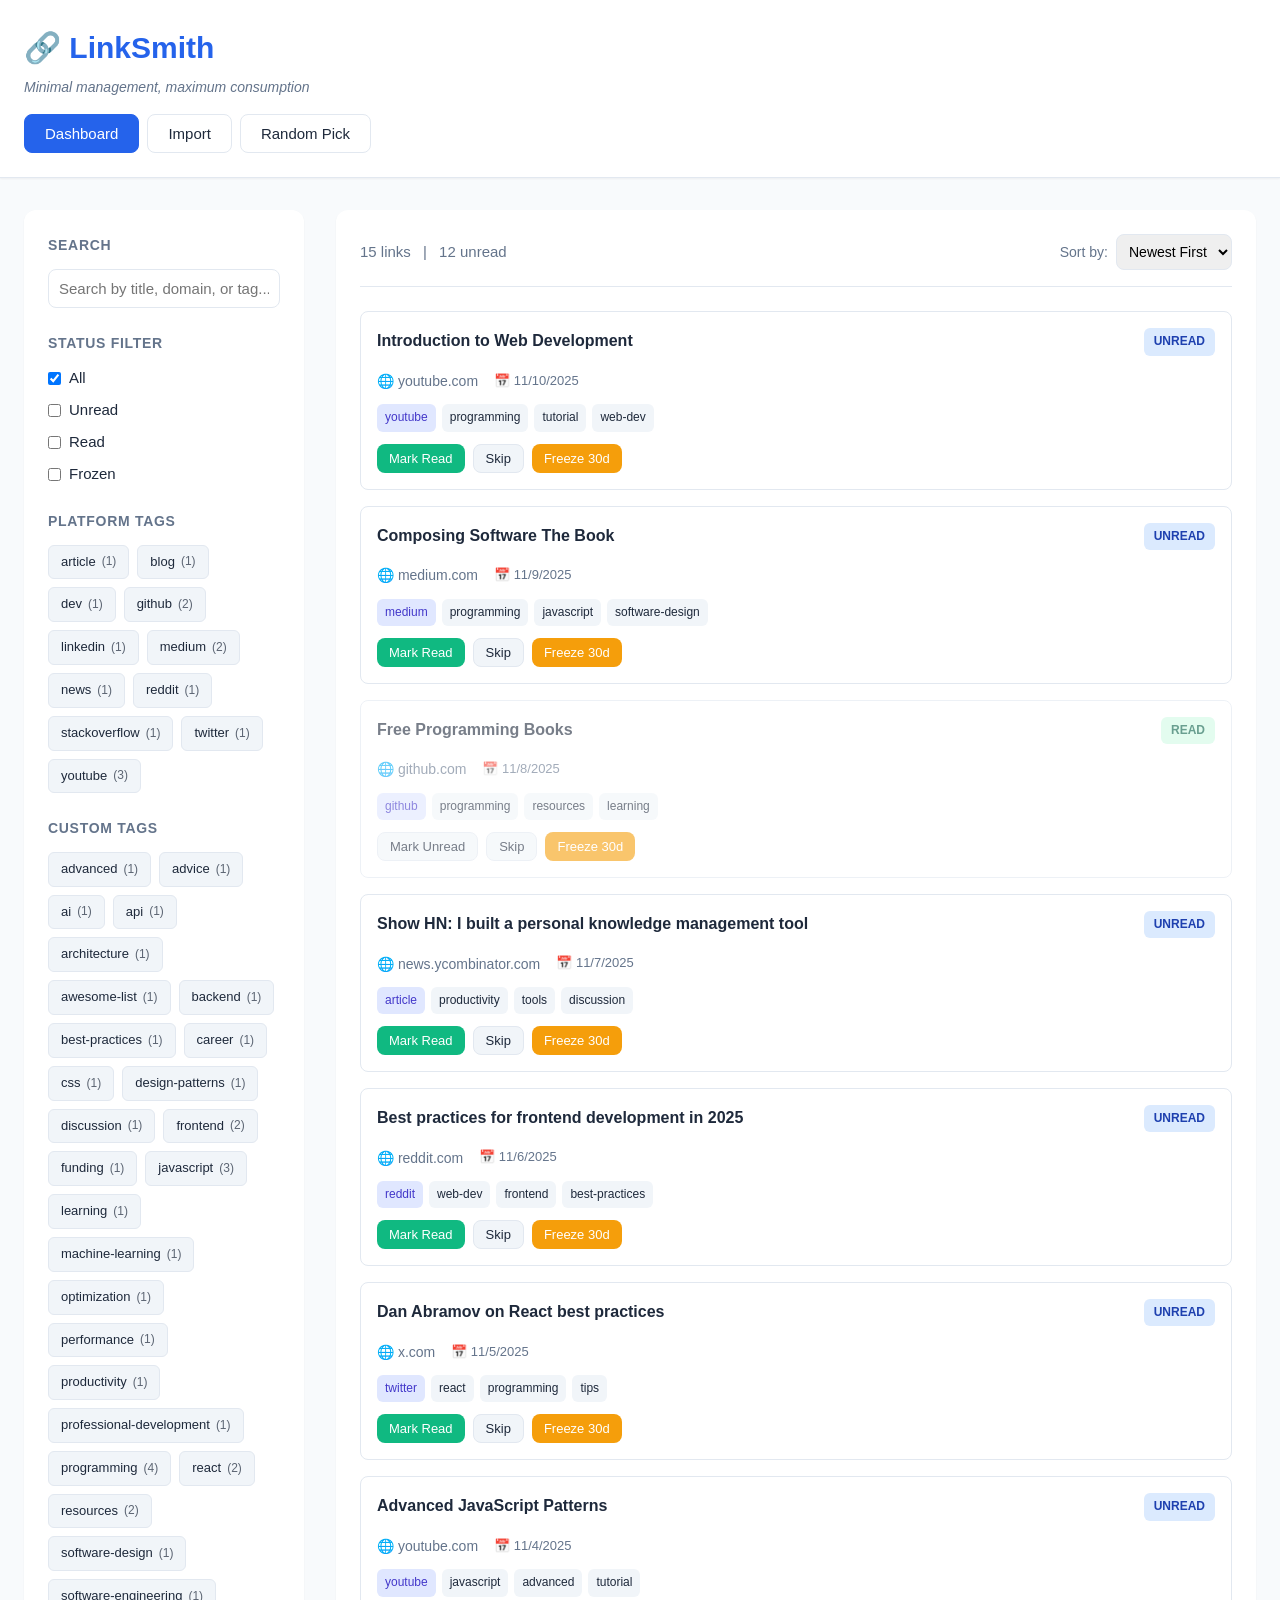
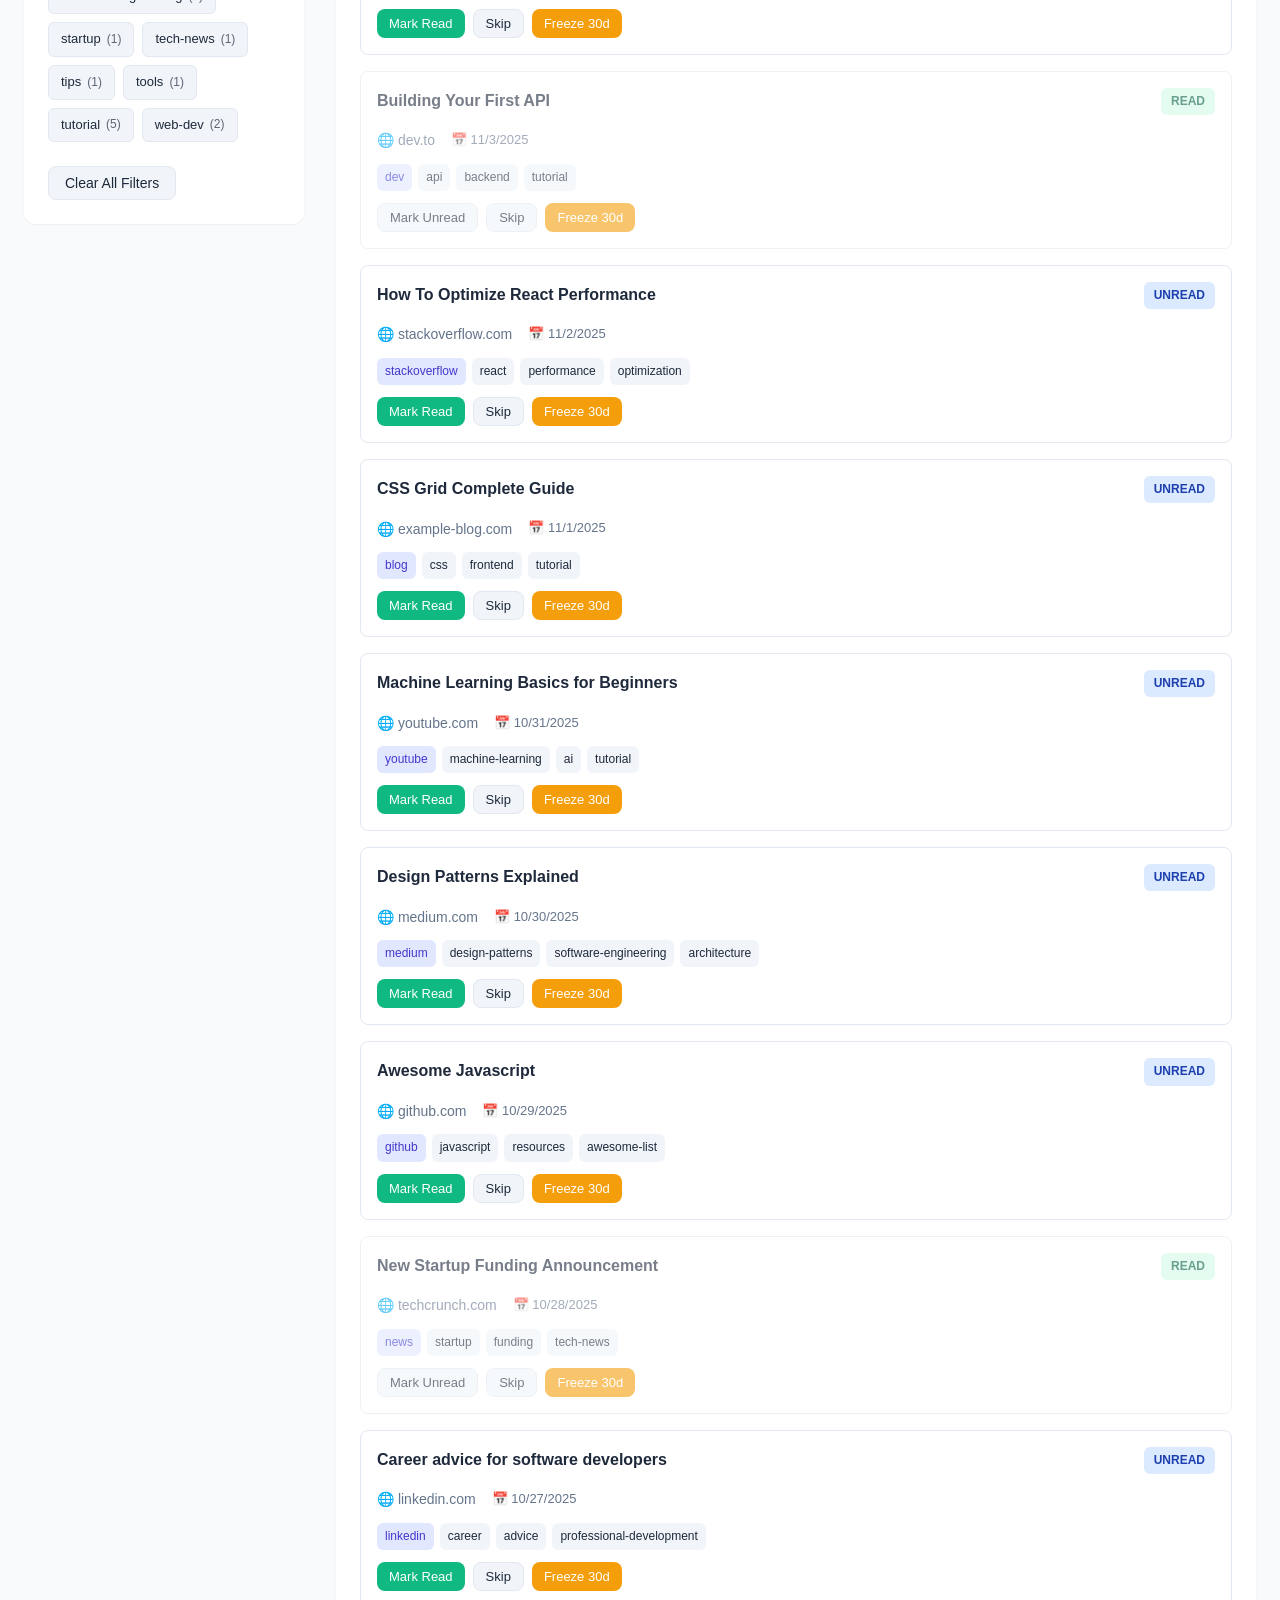
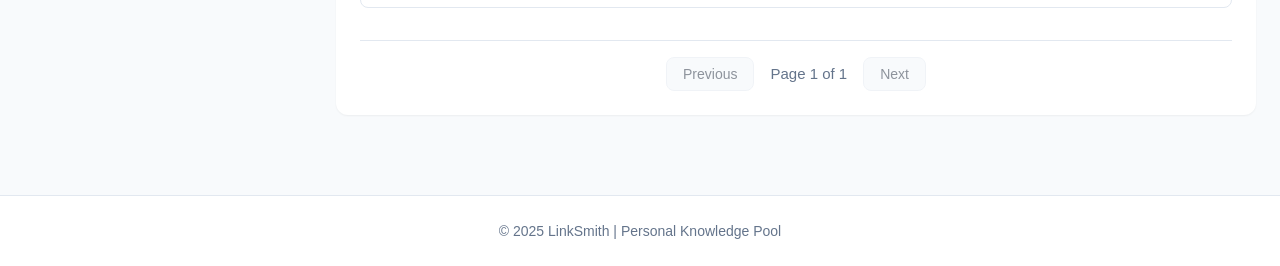
==== index.html @ bc4117c1 "Implement LinkSmith MVP v1.1 - Personal Knowledge Pool Implement complete MVP based on PRD with the " ====
<!DOCTYPE html>
<html lang="en">
<head>
    <meta charset="UTF-8">
    <meta name="viewport" content="width=device-width, initial-scale=1.0">
    <title>LinkSmith - Personal Knowledge Pool</title>
    <link rel="stylesheet" href="css/styles.css">
</head>
<body>
    <!-- Header / Navigation -->
    <header class="header">
        <div class="container">
            <h1 class="logo">🔗 LinkSmith</h1>
            <p class="tagline">Minimal management, maximum consumption</p>
            <nav class="nav">
                <button class="nav-btn active" data-view="dashboard">Dashboard</button>
                <button class="nav-btn" data-view="import">Import</button>
                <button class="nav-btn" data-view="random">Random Pick</button>
            </nav>
        </div>
    </header>

    <main class="main-content">
        <!-- Dashboard View -->
        <section id="dashboard-view" class="view active">
            <div class="container dashboard-layout">
                <!-- Sidebar -->
                <aside class="sidebar">
                    <div class="sidebar-section">
                        <h3>Search</h3>
                        <input type="text" id="search-input" placeholder="Search by title, domain, or tag..." class="search-input">
                    </div>

                    <div class="sidebar-section">
                        <h3>Status Filter</h3>
                        <div class="filter-group">
                            <label class="filter-checkbox">
                                <input type="checkbox" name="status-filter" value="all" checked>
                                <span>All</span>
                            </label>
                            <label class="filter-checkbox">
                                <input type="checkbox" name="status-filter" value="unread">
                                <span>Unread</span>
                            </label>
                            <label class="filter-checkbox">
                                <input type="checkbox" name="status-filter" value="read">
                                <span>Read</span>
                            </label>
                            <label class="filter-checkbox">
                                <input type="checkbox" name="status-filter" value="frozen">
                                <span>Frozen</span>
                            </label>
                        </div>
                    </div>

                    <div class="sidebar-section">
                        <h3>Platform Tags</h3>
                        <div id="platform-tags" class="tag-cloud"></div>
                    </div>

                    <div class="sidebar-section">
                        <h3>Custom Tags</h3>
                        <div id="custom-tags" class="tag-cloud"></div>
                    </div>

                    <div class="sidebar-section">
                        <button id="clear-filters-btn" class="btn btn-secondary">Clear All Filters</button>
                    </div>
                </aside>

                <!-- Main Content Area -->
                <div class="content-area">
                    <div class="content-header">
                        <div class="stats">
                            <span id="total-count">0</span> links
                            <span class="separator">|</span>
                            <span id="unread-count">0</span> unread
                        </div>
                        <div class="sort-controls">
                            <label>Sort by:</label>
                            <select id="sort-select" class="sort-select">
                                <option value="newest">Newest First</option>
                                <option value="oldest">Oldest First</option>
                                <option value="unread-first">Unread First</option>
                            </select>
                        </div>
                    </div>

                    <div id="links-container" class="links-container">
                        <!-- Link cards will be rendered here -->
                    </div>

                    <div class="pagination">
                        <button id="prev-page" class="btn btn-secondary" disabled>Previous</button>
                        <span id="page-info">Page 1</span>
                        <button id="next-page" class="btn btn-secondary">Next</button>
                    </div>
                </div>
            </div>
        </section>

        <!-- Import View -->
        <section id="import-view" class="view">
            <div class="container">
                <div class="import-container">
                    <h2>Import Links</h2>
                    <p class="instruction">Paste multiple URLs (one per line) to import them into your knowledge pool.</p>

                    <textarea id="import-textarea" class="import-textarea" placeholder="https://www.youtube.com/watch?v=example&#10;https://medium.com/article-example&#10;https://twitter.com/user/status/123456"></textarea>

                    <div class="import-options">
                        <label for="batch-tags">Add tags to all (comma-separated, optional):</label>
                        <input type="text" id="batch-tags" class="batch-tags-input" placeholder="programming, tutorial, important">
                    </div>

                    <button id="import-btn" class="btn btn-primary">Import Links</button>

                    <div id="import-result" class="import-result"></div>
                </div>
            </div>
        </section>

        <!-- Random Picker View -->
        <section id="random-view" class="view">
            <div class="container">
                <div class="random-container">
                    <h2>Random Pick</h2>
                    <p class="instruction">Get a random link from your current filtered pool to consume next.</p>

                    <button id="random-pick-btn" class="btn btn-primary btn-large">🎲 Pick Random Link</button>

                    <div id="random-result" class="random-result">
                        <!-- Random result card will appear here -->
                    </div>
                </div>
            </div>
        </section>
    </main>

    <!-- Footer -->
    <footer class="footer">
        <div class="container">
            <p>&copy; 2025 LinkSmith | Personal Knowledge Pool</p>
        </div>
    </footer>

    <!-- Scripts -->
    <script type="module" src="js/main.js"></script>
</body>
</html>
---- css/styles.css ----
/* ===========================
   CSS Variables & Reset
   =========================== */
:root {
    --primary-color: #2563eb;
    --primary-hover: #1d4ed8;
    --secondary-color: #64748b;
    --success-color: #10b981;
    --danger-color: #ef4444;
    --warning-color: #f59e0b;

    --bg-primary: #ffffff;
    --bg-secondary: #f8fafc;
    --bg-tertiary: #f1f5f9;
    --border-color: #e2e8f0;

    --text-primary: #1e293b;
    --text-secondary: #64748b;
    --text-muted: #94a3b8;

    --shadow-sm: 0 1px 2px 0 rgb(0 0 0 / 0.05);
    --shadow-md: 0 4px 6px -1px rgb(0 0 0 / 0.1);
    --shadow-lg: 0 10px 15px -3px rgb(0 0 0 / 0.1);

    --radius-sm: 0.375rem;
    --radius-md: 0.5rem;
    --radius-lg: 0.75rem;

    --max-width: 1400px;
}

* {
    margin: 0;
    padding: 0;
    box-sizing: border-box;
}

body {
    font-family: -apple-system, BlinkMacSystemFont, 'Segoe UI', Roboto, Oxygen, Ubuntu, Cantarell, sans-serif;
    line-height: 1.6;
    color: var(--text-primary);
    background-color: var(--bg-secondary);
}

/* ===========================
   Header & Navigation
   =========================== */
.header {
    background-color: var(--bg-primary);
    border-bottom: 1px solid var(--border-color);
    padding: 1.5rem 0;
    box-shadow: var(--shadow-sm);
}

.container {
    max-width: var(--max-width);
    margin: 0 auto;
    padding: 0 1.5rem;
}

.logo {
    font-size: 1.875rem;
    font-weight: 700;
    color: var(--primary-color);
    margin-bottom: 0.25rem;
}

.tagline {
    color: var(--text-secondary);
    font-size: 0.875rem;
    margin-bottom: 1rem;
    font-style: italic;
}

.nav {
    display: flex;
    gap: 0.5rem;
}

.nav-btn {
    padding: 0.625rem 1.25rem;
    border: 1px solid var(--border-color);
    background-color: var(--bg-primary);
    color: var(--text-primary);
    border-radius: var(--radius-md);
    cursor: pointer;
    font-size: 0.9375rem;
    font-weight: 500;
    transition: all 0.2s;
}

.nav-btn:hover {
    background-color: var(--bg-tertiary);
}

.nav-btn.active {
    background-color: var(--primary-color);
    color: white;
    border-color: var(--primary-color);
}

/* ===========================
   Main Content & Views
   =========================== */
.main-content {
    min-height: calc(100vh - 200px);
    padding: 2rem 0;
}

.view {
    display: none;
}

.view.active {
    display: block;
}

/* ===========================
   Dashboard Layout
   =========================== */
.dashboard-layout {
    display: grid;
    grid-template-columns: 280px 1fr;
    gap: 2rem;
    align-items: start;
}

/* ===========================
   Sidebar
   =========================== */
.sidebar {
    background-color: var(--bg-primary);
    border-radius: var(--radius-lg);
    padding: 1.5rem;
    box-shadow: var(--shadow-sm);
    position: sticky;
    top: 2rem;
}

.sidebar-section {
    margin-bottom: 1.5rem;
}

.sidebar-section:last-child {
    margin-bottom: 0;
}

.sidebar-section h3 {
    font-size: 0.875rem;
    font-weight: 600;
    text-transform: uppercase;
    letter-spacing: 0.05em;
    color: var(--text-secondary);
    margin-bottom: 0.75rem;
}

.search-input {
    width: 100%;
    padding: 0.625rem;
    border: 1px solid var(--border-color);
    border-radius: var(--radius-md);
    font-size: 0.9375rem;
}

.search-input:focus {
    outline: none;
    border-color: var(--primary-color);
    box-shadow: 0 0 0 3px rgba(37, 99, 235, 0.1);
}

.filter-group {
    display: flex;
    flex-direction: column;
    gap: 0.5rem;
}

.filter-checkbox {
    display: flex;
    align-items: center;
    cursor: pointer;
    font-size: 0.9375rem;
}

.filter-checkbox input {
    margin-right: 0.5rem;
    cursor: pointer;
}

.tag-cloud {
    display: flex;
    flex-wrap: wrap;
    gap: 0.5rem;
}

.tag {
    display: inline-flex;
    align-items: center;
    padding: 0.375rem 0.75rem;
    background-color: var(--bg-tertiary);
    border: 1px solid var(--border-color);
    border-radius: var(--radius-sm);
    font-size: 0.8125rem;
    cursor: pointer;
    transition: all 0.2s;
}

.tag:hover {
    background-color: var(--primary-color);
    color: white;
    border-color: var(--primary-color);
}

.tag.active {
    background-color: var(--primary-color);
    color: white;
    border-color: var(--primary-color);
}

.tag .count {
    margin-left: 0.375rem;
    opacity: 0.7;
    font-size: 0.75rem;
}

/* ===========================
   Content Area
   =========================== */
.content-area {
    background-color: var(--bg-primary);
    border-radius: var(--radius-lg);
    padding: 1.5rem;
    box-shadow: var(--shadow-sm);
}

.content-header {
    display: flex;
    justify-content: space-between;
    align-items: center;
    margin-bottom: 1.5rem;
    padding-bottom: 1rem;
    border-bottom: 1px solid var(--border-color);
}

.stats {
    font-size: 0.9375rem;
    color: var(--text-secondary);
}

.separator {
    margin: 0 0.5rem;
}

.sort-controls {
    display: flex;
    align-items: center;
    gap: 0.5rem;
}

.sort-controls label {
    font-size: 0.875rem;
    color: var(--text-secondary);
}

.sort-select {
    padding: 0.5rem;
    border: 1px solid var(--border-color);
    border-radius: var(--radius-md);
    font-size: 0.875rem;
    cursor: pointer;
}

/* ===========================
   Link Cards
   =========================== */
.links-container {
    display: flex;
    flex-direction: column;
    gap: 1rem;
    min-height: 400px;
}

.link-card {
    border: 1px solid var(--border-color);
    border-radius: var(--radius-md);
    padding: 1rem;
    transition: all 0.2s;
}

.link-card:hover {
    box-shadow: var(--shadow-md);
    border-color: var(--primary-color);
}

.link-card.read {
    opacity: 0.6;
}

.link-card.frozen {
    border-left: 4px solid var(--warning-color);
}

.link-header {
    display: flex;
    justify-content: space-between;
    align-items: start;
    margin-bottom: 0.75rem;
}

.link-title {
    font-size: 1rem;
    font-weight: 600;
    color: var(--text-primary);
    margin-bottom: 0.25rem;
    flex: 1;
}

.link-title a {
    color: var(--text-primary);
    text-decoration: none;
}

.link-title a:hover {
    color: var(--primary-color);
    text-decoration: underline;
}

.status-badge {
    padding: 0.25rem 0.625rem;
    border-radius: var(--radius-sm);
    font-size: 0.75rem;
    font-weight: 600;
    text-transform: uppercase;
}

.status-badge.unread {
    background-color: #dbeafe;
    color: #1e40af;
}

.status-badge.read {
    background-color: #d1fae5;
    color: #065f46;
}

.status-badge.frozen {
    background-color: #fef3c7;
    color: #92400e;
}

.link-meta {
    display: flex;
    align-items: center;
    gap: 1rem;
    font-size: 0.875rem;
    color: var(--text-secondary);
    margin-bottom: 0.75rem;
}

.link-domain {
    font-weight: 500;
}

.link-date {
    font-size: 0.8125rem;
}

.link-tags {
    display: flex;
    flex-wrap: wrap;
    gap: 0.375rem;
    margin-bottom: 0.75rem;
}

.link-tag {
    padding: 0.25rem 0.5rem;
    background-color: var(--bg-tertiary);
    border-radius: var(--radius-sm);
    font-size: 0.75rem;
}

.link-tag.platform-tag {
    background-color: #e0e7ff;
    color: #4338ca;
}

.link-actions {
    display: flex;
    gap: 0.5rem;
    flex-wrap: wrap;
}

/* ===========================
   Buttons
   =========================== */
.btn {
    padding: 0.5rem 1rem;
    border: none;
    border-radius: var(--radius-md);
    font-size: 0.875rem;
    font-weight: 500;
    cursor: pointer;
    transition: all 0.2s;
    display: inline-flex;
    align-items: center;
    justify-content: center;
    gap: 0.5rem;
}

.btn:disabled {
    opacity: 0.5;
    cursor: not-allowed;
}

.btn-primary {
    background-color: var(--primary-color);
    color: white;
}

.btn-primary:hover:not(:disabled) {
    background-color: var(--primary-hover);
}

.btn-secondary {
    background-color: var(--bg-tertiary);
    color: var(--text-primary);
    border: 1px solid var(--border-color);
}

.btn-secondary:hover:not(:disabled) {
    background-color: var(--border-color);
}

.btn-success {
    background-color: var(--success-color);
    color: white;
}

.btn-danger {
    background-color: var(--danger-color);
    color: white;
}

.btn-warning {
    background-color: var(--warning-color);
    color: white;
}

.btn-sm {
    padding: 0.375rem 0.75rem;
    font-size: 0.8125rem;
}

.btn-large {
    padding: 1rem 2rem;
    font-size: 1.125rem;
}

/* ===========================
   Pagination
   =========================== */
.pagination {
    display: flex;
    justify-content: center;
    align-items: center;
    gap: 1rem;
    margin-top: 2rem;
    padding-top: 1rem;
    border-top: 1px solid var(--border-color);
}

#page-info {
    font-size: 0.9375rem;
    color: var(--text-secondary);
}

/* ===========================
   Import View
   =========================== */
.import-container {
    max-width: 800px;
    margin: 0 auto;
    background-color: var(--bg-primary);
    border-radius: var(--radius-lg);
    padding: 2rem;
    box-shadow: var(--shadow-sm);
}

.import-container h2 {
    font-size: 1.75rem;
    margin-bottom: 0.5rem;
}

.instruction {
    color: var(--text-secondary);
    margin-bottom: 1.5rem;
}

.import-textarea {
    width: 100%;
    min-height: 300px;
    padding: 1rem;
    border: 1px solid var(--border-color);
    border-radius: var(--radius-md);
    font-family: 'Courier New', monospace;
    font-size: 0.875rem;
    resize: vertical;
    margin-bottom: 1rem;
}

.import-textarea:focus {
    outline: none;
    border-color: var(--primary-color);
    box-shadow: 0 0 0 3px rgba(37, 99, 235, 0.1);
}

.import-options {
    margin-bottom: 1.5rem;
}

.import-options label {
    display: block;
    font-size: 0.875rem;
    font-weight: 500;
    margin-bottom: 0.5rem;
}

.batch-tags-input {
    width: 100%;
    padding: 0.625rem;
    border: 1px solid var(--border-color);
    border-radius: var(--radius-md);
    font-size: 0.9375rem;
}

.import-result {
    margin-top: 1.5rem;
    padding: 1rem;
    border-radius: var(--radius-md);
    display: none;
}

.import-result.success {
    display: block;
    background-color: #d1fae5;
    color: #065f46;
    border: 1px solid #10b981;
}

.import-result.error {
    display: block;
    background-color: #fee2e2;
    color: #991b1b;
    border: 1px solid #ef4444;
}

/* ===========================
   Random Picker View
   =========================== */
.random-container {
    max-width: 700px;
    margin: 0 auto;
    text-align: center;
}

.random-container h2 {
    font-size: 1.75rem;
    margin-bottom: 0.5rem;
}

.random-container .instruction {
    margin-bottom: 2rem;
}

#random-pick-btn {
    margin-bottom: 2rem;
}

.random-result {
    min-height: 200px;
}

.random-card {
    background-color: var(--bg-primary);
    border: 2px solid var(--primary-color);
    border-radius: var(--radius-lg);
    padding: 2rem;
    box-shadow: var(--shadow-lg);
    text-align: left;
}

.random-card .link-title {
    font-size: 1.5rem;
    margin-bottom: 1rem;
}

.random-card .link-url {
    color: var(--text-secondary);
    font-size: 0.875rem;
    word-break: break-all;
    margin-bottom: 1rem;
}

.random-card .link-actions {
    justify-content: center;
    margin-top: 1.5rem;
}

.empty-state {
    padding: 3rem;
    text-align: center;
    color: var(--text-muted);
}

.empty-state-icon {
    font-size: 3rem;
    margin-bottom: 1rem;
}

/* ===========================
   Footer
   =========================== */
.footer {
    background-color: var(--bg-primary);
    border-top: 1px solid var(--border-color);
    padding: 1.5rem 0;
    margin-top: 3rem;
    text-align: center;
    color: var(--text-secondary);
    font-size: 0.875rem;
}

/* ===========================
   Responsive Design
   =========================== */
@media (max-width: 1024px) {
    .dashboard-layout {
        grid-template-columns: 1fr;
    }

    .sidebar {
        position: static;
    }
}

@media (max-width: 768px) {
    .content-header {
        flex-direction: column;
        align-items: flex-start;
        gap: 1rem;
    }

    .nav {
        flex-direction: column;
    }

    .link-actions {
        flex-direction: column;
    }

    .btn {
        width: 100%;
    }
}
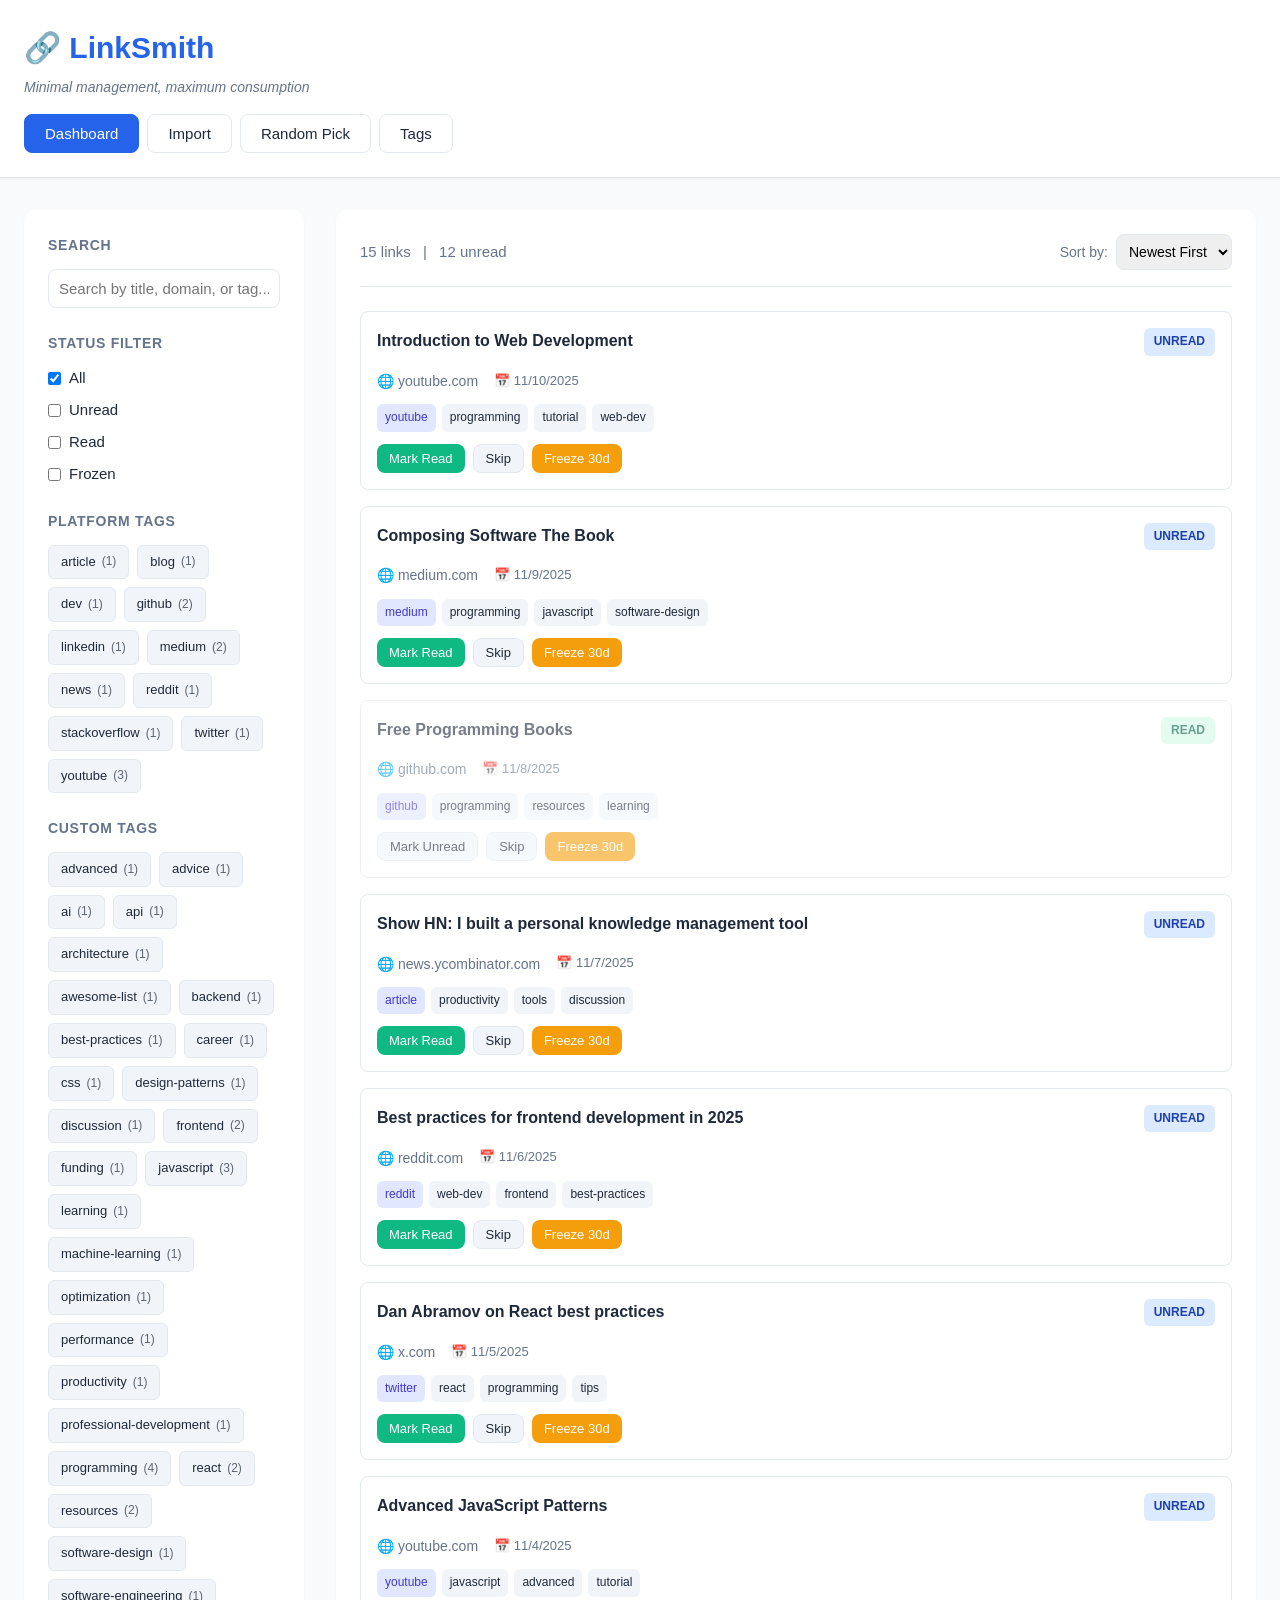
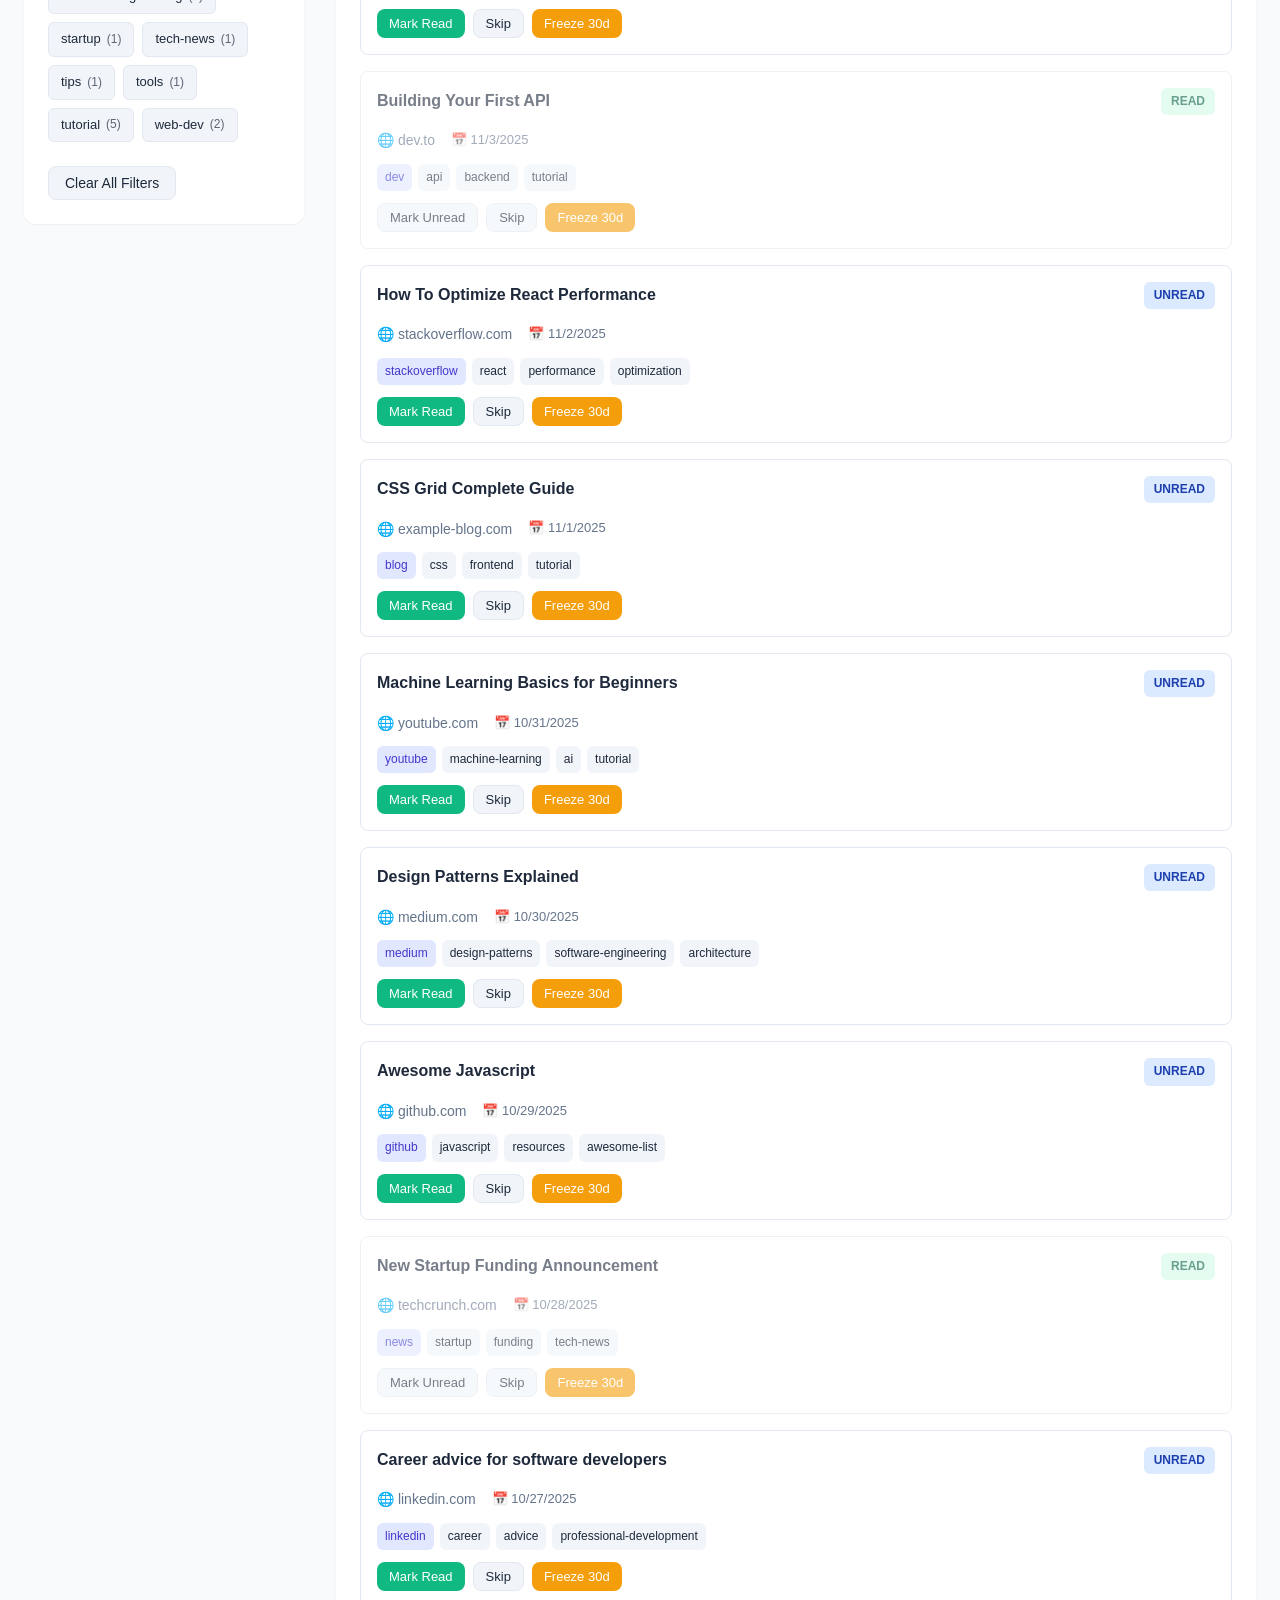
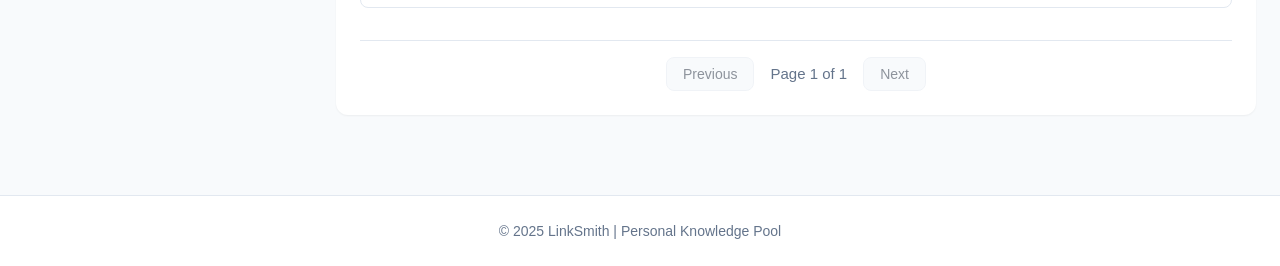
==== commit 619c8622: "Implement comprehensive tag management system with predefined library Features Implemented:  Tag Lib" ====
--- a/index.html
+++ b/index.html
@@ -16,6 +16,7 @@
                 <button class="nav-btn active" data-view="dashboard">Dashboard</button>
                 <button class="nav-btn" data-view="import">Import</button>
                 <button class="nav-btn" data-view="random">Random Pick</button>
+                <button class="nav-btn" data-view="tags">Tags</button>
             </nav>
         </div>
     </header>
@@ -104,16 +105,52 @@
             <div class="container">
                 <div class="import-container">
                     <h2>Import Links</h2>
-                    <p class="instruction">Paste multiple URLs (one per line) to import them into your knowledge pool.</p>
-
-                    <textarea id="import-textarea" class="import-textarea" placeholder="https://www.youtube.com/watch?v=example&#10;https://medium.com/article-example&#10;https://twitter.com/user/status/123456"></textarea>
+                    <p class="instruction">Paste URLs to import them into your knowledge pool. Supports two formats:</p>
+
+                    <div class="format-help">
+                        <details>
+                            <summary><strong>📋 Import Formats (click to expand)</strong></summary>
+                            <div class="format-examples">
+                                <h4>Format 1: Simple (just URLs)</h4>
+                                <pre>https://www.youtube.com/watch?v=example
+https://medium.com/article-example
+https://github.com/user/repo</pre>
+
+                                <h4>Format 2: Structured (with metadata)</h4>
+                                <pre>URL | Title | Tags | Description
+
+https://www.youtube.com/watch?v=example | JavaScript Tutorial | programming,js,tutorial | Great intro video
+https://medium.com/article | | programming,article
+https://github.com/user/repo | My Awesome Project | github,opensource</pre>
+
+                                <p><strong>Tips:</strong></p>
+                                <ul>
+                                    <li>Use <code>|</code> to separate fields (URL | Title | Tags | Description)</li>
+                                    <li>Tags should be comma-separated</li>
+                                    <li>Leave Title empty to auto-generate from URL</li>
+                                    <li>Lines starting with # are treated as comments</li>
+                                    <li>Batch tags below will be added to ALL imported links</li>
+                                </ul>
+                            </div>
+                        </details>
+                    </div>
+
+                    <textarea id="import-textarea" class="import-textarea" placeholder="Simple format:
+https://www.youtube.com/watch?v=example
+https://medium.com/article-example
+
+Structured format:
+https://www.youtube.com/watch?v=example | JavaScript Tutorial | programming,js
+https://github.com/user/repo | | opensource,github"></textarea>
 
                     <div class="import-options">
-                        <label for="batch-tags">Add tags to all (comma-separated, optional):</label>
-                        <input type="text" id="batch-tags" class="batch-tags-input" placeholder="programming, tutorial, important">
-                    </div>
-
-                    <button id="import-btn" class="btn btn-primary">Import Links</button>
+                        <h3>批次標籤（套用到所有匯入的連結）</h3>
+                        <div id="batch-tag-selector"></div>
+                    </div>
+
+                    <div class="import-actions">
+                        <button id="import-btn" class="btn btn-primary">Import Links</button>
+                    </div>
 
                     <div id="import-result" class="import-result"></div>
                 </div>
@@ -135,6 +172,47 @@
                 </div>
             </div>
         </section>
+
+        <!-- Tags Management View -->
+        <section id="tags-view" class="view">
+            <div class="container">
+                <div class="tags-management-container">
+                    <h2>標籤庫管理</h2>
+                    <p class="instruction">管理你的標籤分類和快捷組合</p>
+
+                    <!-- Tag Statistics -->
+                    <div class="tags-stats-section">
+                        <h3>📊 標籤使用統計</h3>
+                        <div id="tag-statistics"></div>
+                    </div>
+
+                    <!-- Tag Shortcuts Management -->
+                    <div class="tags-shortcuts-section">
+                        <h3>⚡ 快捷組合</h3>
+                        <div id="shortcuts-list"></div>
+                        <button id="add-shortcut-btn" class="btn btn-secondary">+ 新增快捷組合</button>
+                    </div>
+
+                    <!-- Tag Categories Management -->
+                    <div class="tags-categories-section">
+                        <h3>🏷️ 標籤分類</h3>
+                        <div id="categories-list"></div>
+                        <button id="add-category-btn" class="btn btn-secondary">+ 新增標籤分類</button>
+                    </div>
+
+                    <!-- Library Actions -->
+                    <div class="tags-actions-section">
+                        <h3>🔧 標籤庫操作</h3>
+                        <div class="tags-actions">
+                            <button id="reset-library-btn" class="btn btn-secondary">重置為預設</button>
+                            <button id="export-library-btn" class="btn btn-secondary">匯出標籤庫</button>
+                            <button id="import-library-btn" class="btn btn-secondary">匯入標籤庫</button>
+                            <input type="file" id="import-library-file" accept=".json" style="display:none;">
+                        </div>
+                    </div>
+                </div>
+            </div>
+        </section>
     </main>
 
     <!-- Footer -->
--- a/css/styles.css
+++ b/css/styles.css
@@ -492,7 +492,73 @@
 
 .instruction {
     color: var(--text-secondary);
+    margin-bottom: 1rem;
+}
+
+.format-help {
     margin-bottom: 1.5rem;
+    background-color: var(--bg-tertiary);
+    border-radius: var(--radius-md);
+    padding: 1rem;
+    border: 1px solid var(--border-color);
+}
+
+.format-help details summary {
+    cursor: pointer;
+    user-select: none;
+    padding: 0.5rem;
+    list-style: none;
+}
+
+.format-help details summary::-webkit-details-marker {
+    display: none;
+}
+
+.format-help details[open] summary {
+    margin-bottom: 1rem;
+    padding-bottom: 0.5rem;
+    border-bottom: 1px solid var(--border-color);
+}
+
+.format-examples {
+    padding: 0.5rem;
+}
+
+.format-examples h4 {
+    font-size: 0.875rem;
+    margin-top: 1rem;
+    margin-bottom: 0.5rem;
+    color: var(--primary-color);
+}
+
+.format-examples pre {
+    background-color: var(--bg-secondary);
+    border: 1px solid var(--border-color);
+    border-radius: var(--radius-sm);
+    padding: 0.75rem;
+    font-size: 0.8125rem;
+    overflow-x: auto;
+    margin-bottom: 1rem;
+    font-family: 'Courier New', monospace;
+}
+
+.format-examples ul {
+    margin-left: 1.5rem;
+    margin-top: 0.5rem;
+}
+
+.format-examples li {
+    margin-bottom: 0.375rem;
+    font-size: 0.875rem;
+    color: var(--text-secondary);
+}
+
+.format-examples code {
+    background-color: var(--bg-secondary);
+    padding: 0.125rem 0.375rem;
+    border-radius: 0.25rem;
+    font-family: 'Courier New', monospace;
+    font-size: 0.85em;
 }
 
 .import-textarea {
@@ -661,3 +727,474 @@
         width: 100%;
     }
 }
+
+/* ===========================
+   Tag Selector & Management
+   =========================== */
+
+/* Tag Selector Container */
+.tag-selector {
+    background-color: var(--bg-tertiary);
+    border-radius: var(--radius-lg);
+    padding: 1.5rem;
+    margin-top: 1rem;
+}
+
+/* Tag Shortcuts */
+.tag-shortcuts {
+    margin-bottom: 1.5rem;
+    padding-bottom: 1.5rem;
+    border-bottom: 1px solid var(--border-color);
+}
+
+.tag-shortcuts h4 {
+    font-size: 0.875rem;
+    font-weight: 600;
+    color: var(--text-secondary);
+    margin-bottom: 0.75rem;
+}
+
+.shortcut-buttons {
+    display: flex;
+    flex-wrap: wrap;
+    gap: 0.5rem;
+}
+
+.shortcut-btn {
+    padding: 0.5rem 1rem;
+    font-size: 0.875rem;
+}
+
+/* Tag Categories */
+.tag-categories {
+    display: grid;
+    grid-template-columns: repeat(auto-fill, minmax(280px, 1fr));
+    gap: 1.5rem;
+}
+
+.tag-category {
+    background-color: var(--bg-primary);
+    border-radius: var(--radius-md);
+    padding: 1rem;
+    border: 1px solid var(--border-color);
+}
+
+.category-name {
+    font-size: 0.9375rem;
+    font-weight: 600;
+    color: var(--primary-color);
+    margin-bottom: 0.75rem;
+    padding-bottom: 0.5rem;
+    border-bottom: 1px solid var(--border-color);
+}
+
+.tag-list {
+    display: flex;
+    flex-wrap: wrap;
+    gap: 0.5rem;
+}
+
+/* Tag Checkboxes */
+.tag-checkbox {
+    display: inline-flex;
+    align-items: center;
+    padding: 0.375rem 0.75rem;
+    background-color: var(--bg-tertiary);
+    border: 1px solid var(--border-color);
+    border-radius: var(--radius-sm);
+    cursor: pointer;
+    transition: all 0.2s;
+    font-size: 0.8125rem;
+}
+
+.tag-checkbox:hover {
+    background-color: var(--border-color);
+}
+
+.tag-checkbox.selected {
+    background-color: var(--primary-color);
+    color: white;
+    border-color: var(--primary-color);
+}
+
+.tag-checkbox input {
+    margin-right: 0.375rem;
+    cursor: pointer;
+}
+
+.tag-checkbox span {
+    user-select: none;
+}
+
+/* Selected Tags Preview */
+.selected-tags-preview {
+    margin-top: 1.5rem;
+    padding: 1rem;
+    background-color: var(--bg-primary);
+    border-radius: var(--radius-md);
+    display: flex;
+    align-items: center;
+    gap: 1rem;
+    flex-wrap: wrap;
+}
+
+.selected-tags-preview strong {
+    color: var(--text-primary);
+}
+
+#selected-tags-display {
+    flex: 1;
+    color: var(--text-secondary);
+}
+
+#clear-tag-selection {
+    margin-left: auto;
+}
+
+/* Tag Selector Modal */
+.tag-selector-modal {
+    display: none;
+    position: fixed;
+    top: 0;
+    left: 0;
+    width: 100%;
+    height: 100%;
+    background-color: rgba(0, 0, 0, 0.5);
+    z-index: 1000;
+    align-items: center;
+    justify-content: center;
+}
+
+.tag-selector-modal.active {
+    display: flex;
+}
+
+.tag-selector-modal-content {
+    background-color: var(--bg-primary);
+    border-radius: var(--radius-lg);
+    max-width: 700px;
+    width: 90%;
+    max-height: 80vh;
+    display: flex;
+    flex-direction: column;
+    box-shadow: var(--shadow-lg);
+}
+
+.tag-selector-modal-header {
+    display: flex;
+    justify-content: space-between;
+    align-items: center;
+    padding: 1.5rem;
+    border-bottom: 1px solid var(--border-color);
+}
+
+.tag-selector-modal-header h3 {
+    margin: 0;
+}
+
+.close-modal {
+    background: none;
+    border: none;
+    font-size: 1.5rem;
+    cursor: pointer;
+    color: var(--text-secondary);
+    padding: 0;
+    width: 2rem;
+    height: 2rem;
+    display: flex;
+    align-items: center;
+    justify-content: center;
+}
+
+.close-modal:hover {
+    color: var(--text-primary);
+}
+
+.tag-selector-modal-body {
+    padding: 1.5rem;
+    overflow-y: auto;
+    flex: 1;
+}
+
+.tag-category-compact {
+    margin-bottom: 1.5rem;
+}
+
+.tag-category-compact:last-child {
+    margin-bottom: 0;
+}
+
+.tag-category-compact h4 {
+    font-size: 0.875rem;
+    font-weight: 600;
+    color: var(--primary-color);
+    margin-bottom: 0.75rem;
+}
+
+.tag-list-compact {
+    display: flex;
+    flex-wrap: wrap;
+    gap: 0.5rem;
+}
+
+.tag-checkbox-compact {
+    display: inline-flex;
+    align-items: center;
+    padding: 0.375rem 0.625rem;
+    background-color: var(--bg-tertiary);
+    border: 1px solid var(--border-color);
+    border-radius: var(--radius-sm);
+    cursor: pointer;
+    transition: all 0.2s;
+    font-size: 0.8125rem;
+}
+
+.tag-checkbox-compact:hover {
+    background-color: var(--border-color);
+}
+
+.tag-checkbox-compact.selected {
+    background-color: var(--primary-color);
+    color: white;
+    border-color: var(--primary-color);
+}
+
+.tag-checkbox-compact input {
+    margin-right: 0.375rem;
+    cursor: pointer;
+}
+
+.tag-selector-modal-footer {
+    padding: 1.5rem;
+    border-top: 1px solid var(--border-color);
+    display: flex;
+    justify-content: space-between;
+    align-items: center;
+    gap: 1rem;
+}
+
+.selected-count {
+    color: var(--text-secondary);
+    font-size: 0.875rem;
+}
+
+.selected-count strong {
+    color: var(--primary-color);
+}
+
+/* Tags Management Page */
+.tags-management-container {
+    max-width: 900px;
+    margin: 0 auto;
+}
+
+.tags-management-container h2 {
+    font-size: 1.75rem;
+    margin-bottom: 0.5rem;
+}
+
+.tags-stats-section,
+.tags-shortcuts-section,
+.tags-categories-section,
+.tags-actions-section {
+    background-color: var(--bg-primary);
+    border-radius: var(--radius-lg);
+    padding: 1.5rem;
+    margin-bottom: 2rem;
+    box-shadow: var(--shadow-sm);
+}
+
+.tags-stats-section h3,
+.tags-shortcuts-section h3,
+.tags-categories-section h3,
+.tags-actions-section h3 {
+    font-size: 1.25rem;
+    margin-bottom: 1rem;
+    color: var(--text-primary);
+}
+
+/* Tag Statistics */
+#tag-statistics {
+    display: grid;
+    gap: 1rem;
+}
+
+.stats-top-tags {
+    margin-bottom: 1.5rem;
+}
+
+.stats-top-tags h4 {
+    font-size: 1rem;
+    margin-bottom: 0.75rem;
+}
+
+.tag-stat-item {
+    display: flex;
+    align-items: center;
+    padding: 0.5rem 0;
+    border-bottom: 1px solid var(--bg-tertiary);
+}
+
+.tag-stat-item:last-child {
+    border-bottom: none;
+}
+
+.tag-stat-rank {
+    width: 2rem;
+    font-weight: 600;
+    color: var(--text-secondary);
+}
+
+.tag-stat-name {
+    flex: 1;
+    font-weight: 500;
+}
+
+.tag-stat-bar {
+    width: 200px;
+    height: 1.25rem;
+    background-color: var(--bg-tertiary);
+    border-radius: var(--radius-sm);
+    overflow: hidden;
+    margin: 0 1rem;
+}
+
+.tag-stat-bar-fill {
+    height: 100%;
+    background-color: var(--primary-color);
+    transition: width 0.3s;
+}
+
+.tag-stat-count {
+    width: 3rem;
+    text-align: right;
+    font-weight: 600;
+    color: var(--primary-color);
+}
+
+/* Shortcuts List */
+#shortcuts-list {
+    display: grid;
+    gap: 0.75rem;
+    margin-bottom: 1rem;
+}
+
+.shortcut-item {
+    display: flex;
+    align-items: center;
+    justify-content: space-between;
+    padding: 1rem;
+    background-color: var(--bg-tertiary);
+    border-radius: var(--radius-md);
+    border: 1px solid var(--border-color);
+}
+
+.shortcut-info {
+    flex: 1;
+}
+
+.shortcut-name {
+    font-weight: 600;
+    margin-bottom: 0.25rem;
+}
+
+.shortcut-tags {
+    font-size: 0.875rem;
+    color: var(--text-secondary);
+}
+
+.shortcut-actions {
+    display: flex;
+    gap: 0.5rem;
+}
+
+/* Categories List */
+#categories-list {
+    display: grid;
+    gap: 1rem;
+    margin-bottom: 1rem;
+}
+
+.category-item {
+    padding: 1rem;
+    background-color: var(--bg-tertiary);
+    border-radius: var(--radius-md);
+    border: 1px solid var(--border-color);
+}
+
+.category-header {
+    display: flex;
+    justify-content: space-between;
+    align-items: center;
+    margin-bottom: 0.75rem;
+}
+
+.category-title {
+    font-weight: 600;
+    font-size: 1rem;
+}
+
+.category-actions {
+    display: flex;
+    gap: 0.5rem;
+}
+
+.category-tags {
+    display: flex;
+    flex-wrap: wrap;
+    gap: 0.375rem;
+}
+
+.category-tag {
+    padding: 0.25rem 0.625rem;
+    background-color: var(--bg-primary);
+    border: 1px solid var(--border-color);
+    border-radius: var(--radius-sm);
+    font-size: 0.8125rem;
+    display: inline-flex;
+    align-items: center;
+    gap: 0.375rem;
+}
+
+.remove-tag {
+    cursor: pointer;
+    color: var(--danger-color);
+    font-weight: bold;
+}
+
+.remove-tag:hover {
+    opacity: 0.7;
+}
+
+/* Library Actions */
+.tags-actions {
+    display: flex;
+    gap: 0.75rem;
+    flex-wrap: wrap;
+}
+
+/* Import Actions */
+.import-actions {
+    margin-top: 1.5rem;
+    display: flex;
+    gap: 0.75rem;
+}
+
+/* Responsive Design for Tags */
+@media (max-width: 768px) {
+    .tag-categories {
+        grid-template-columns: 1fr;
+    }
+
+    .tag-stat-bar {
+        width: 100px;
+    }
+
+    .tags-actions {
+        flex-direction: column;
+    }
+
+    .tags-actions .btn {
+        width: 100%;
+    }
+}
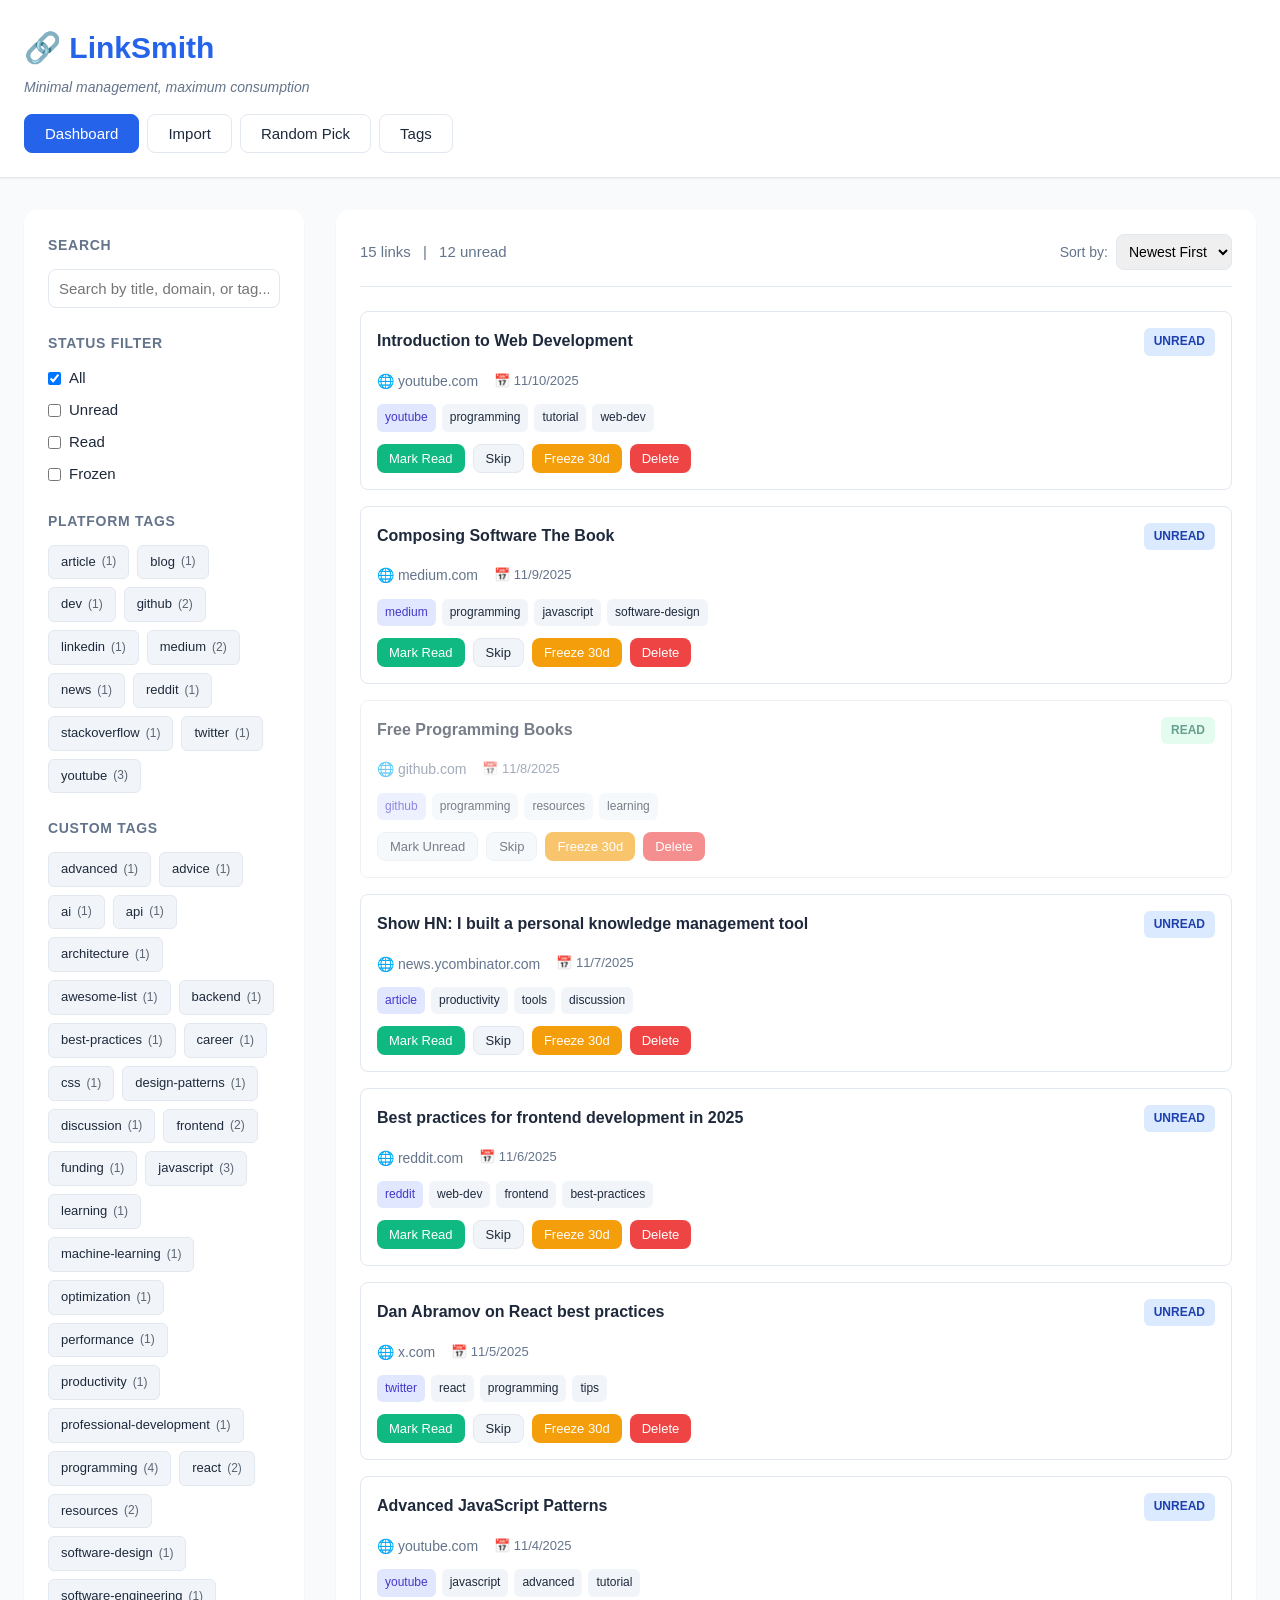
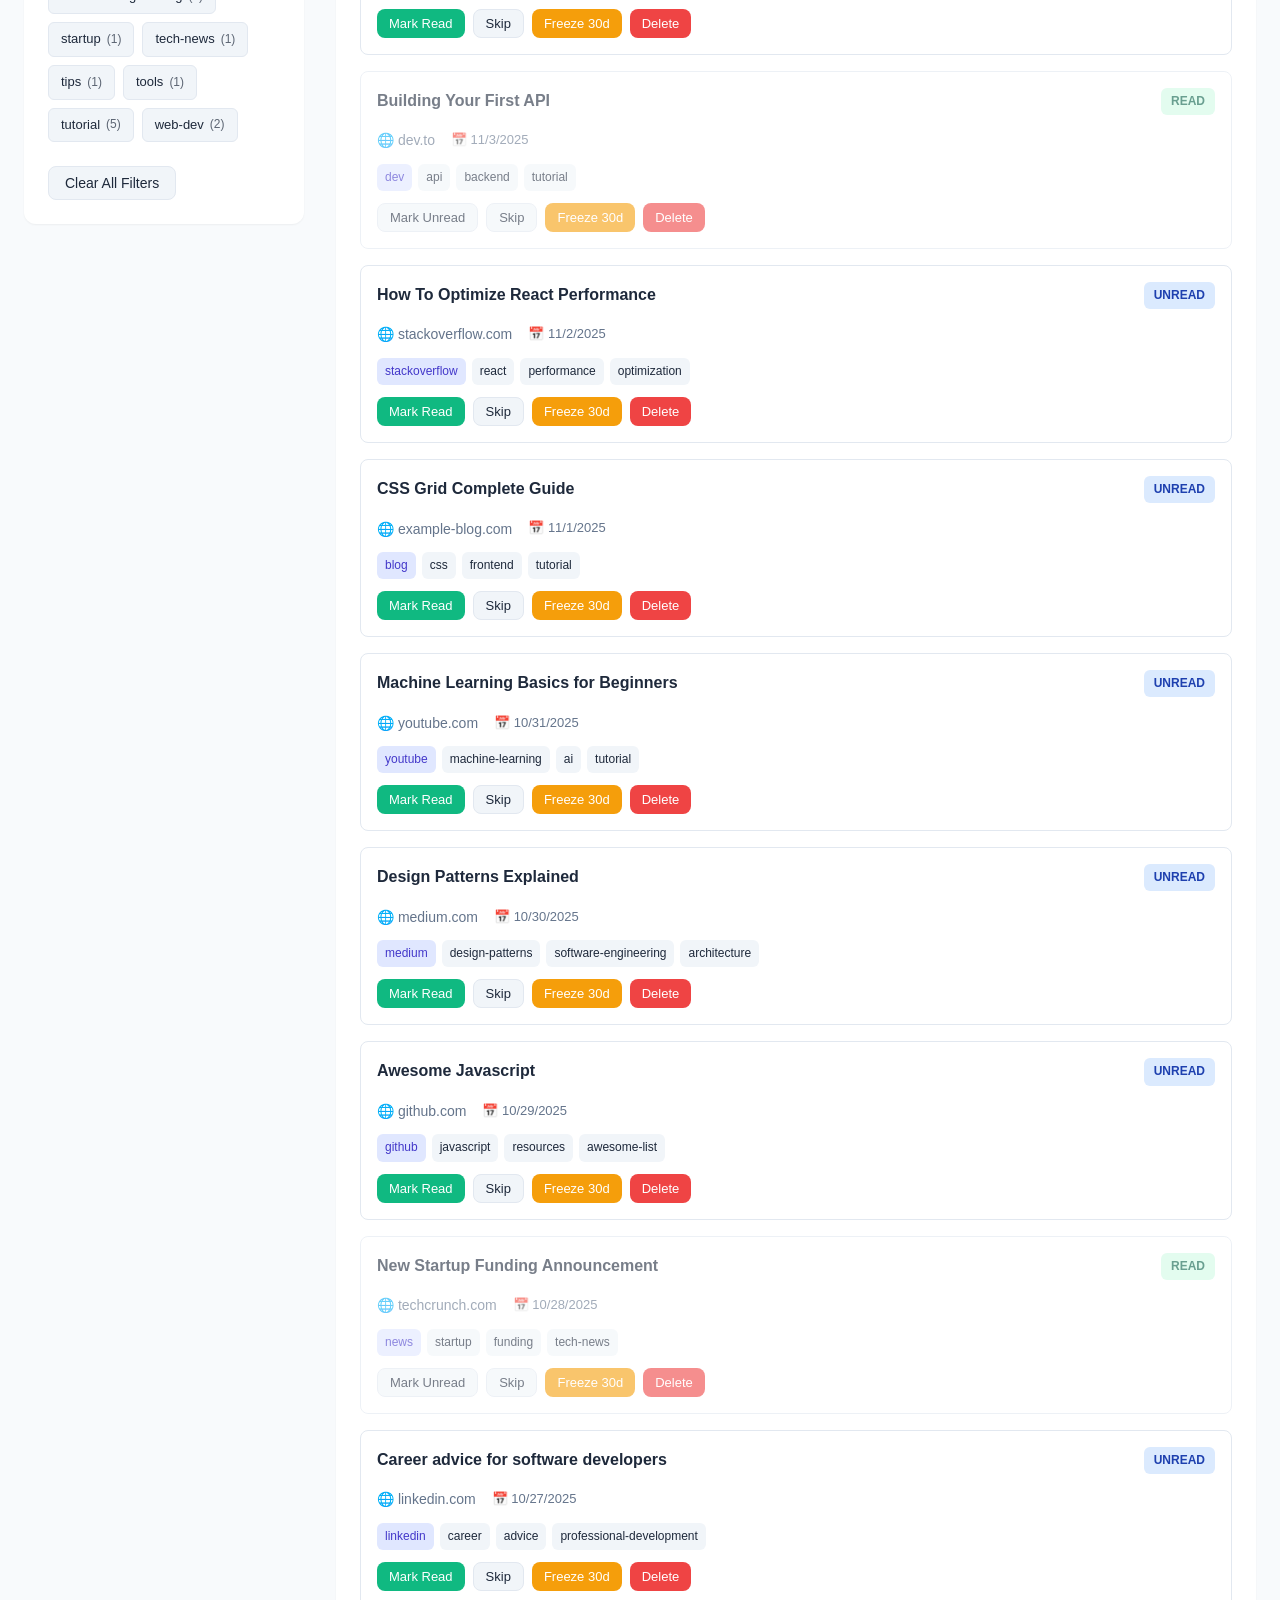
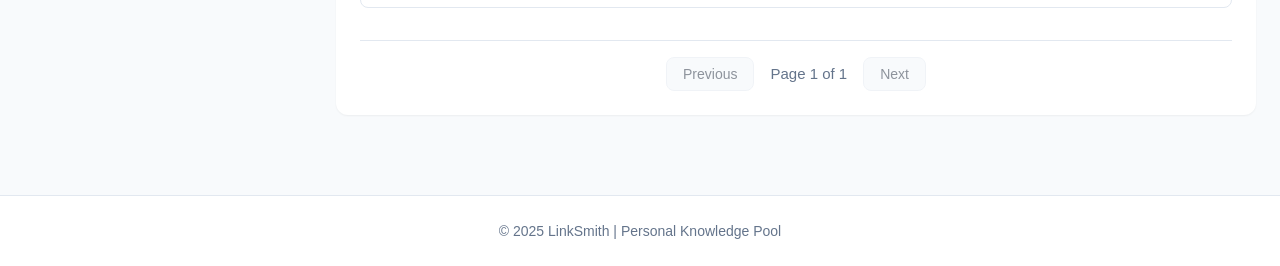
==== commit 6d292a54: "Add soft delete functionality with restore capability Implemented comprehensive soft delete system a" ====
--- a/index.html
+++ b/index.html
@@ -186,6 +186,12 @@
                         <div id="tag-statistics"></div>
                     </div>
 
+                    <!-- Deleted Links -->
+                    <div class="tags-deleted-section">
+                        <h3>🗑️ 已刪除的連結</h3>
+                        <div id="deleted-links-list"></div>
+                    </div>
+
                     <!-- Tag Shortcuts Management -->
                     <div class="tags-shortcuts-section">
                         <h3>⚡ 快捷組合</h3>
--- a/css/styles.css
+++ b/css/styles.css
@@ -1198,3 +1198,57 @@
         width: 100%;
     }
 }
+
+/* Deleted Links Section */
+.tags-deleted-section {
+    background-color: var(--bg-primary);
+    border-radius: var(--radius-lg);
+    padding: 1.5rem;
+    margin-bottom: 2rem;
+    box-shadow: var(--shadow-sm);
+}
+
+.tags-deleted-section h3 {
+    font-size: 1.25rem;
+    margin-bottom: 1rem;
+    color: var(--text-primary);
+}
+
+.deleted-link-item {
+    display: flex;
+    justify-content: space-between;
+    align-items: center;
+    padding: 1rem;
+    background-color: var(--bg-tertiary);
+    border-radius: var(--radius-md);
+    border: 1px solid var(--border-color);
+    margin-bottom: 0.75rem;
+}
+
+.deleted-link-item:last-child {
+    margin-bottom: 0;
+}
+
+.deleted-link-info {
+    flex: 1;
+}
+
+.deleted-link-title {
+    font-weight: 600;
+    margin-bottom: 0.375rem;
+    color: var(--text-primary);
+}
+
+.deleted-link-meta {
+    font-size: 0.875rem;
+    color: var(--text-secondary);
+}
+
+.deleted-link-meta span {
+    margin-right: 0.5rem;
+}
+
+.deleted-link-actions {
+    display: flex;
+    gap: 0.5rem;
+}
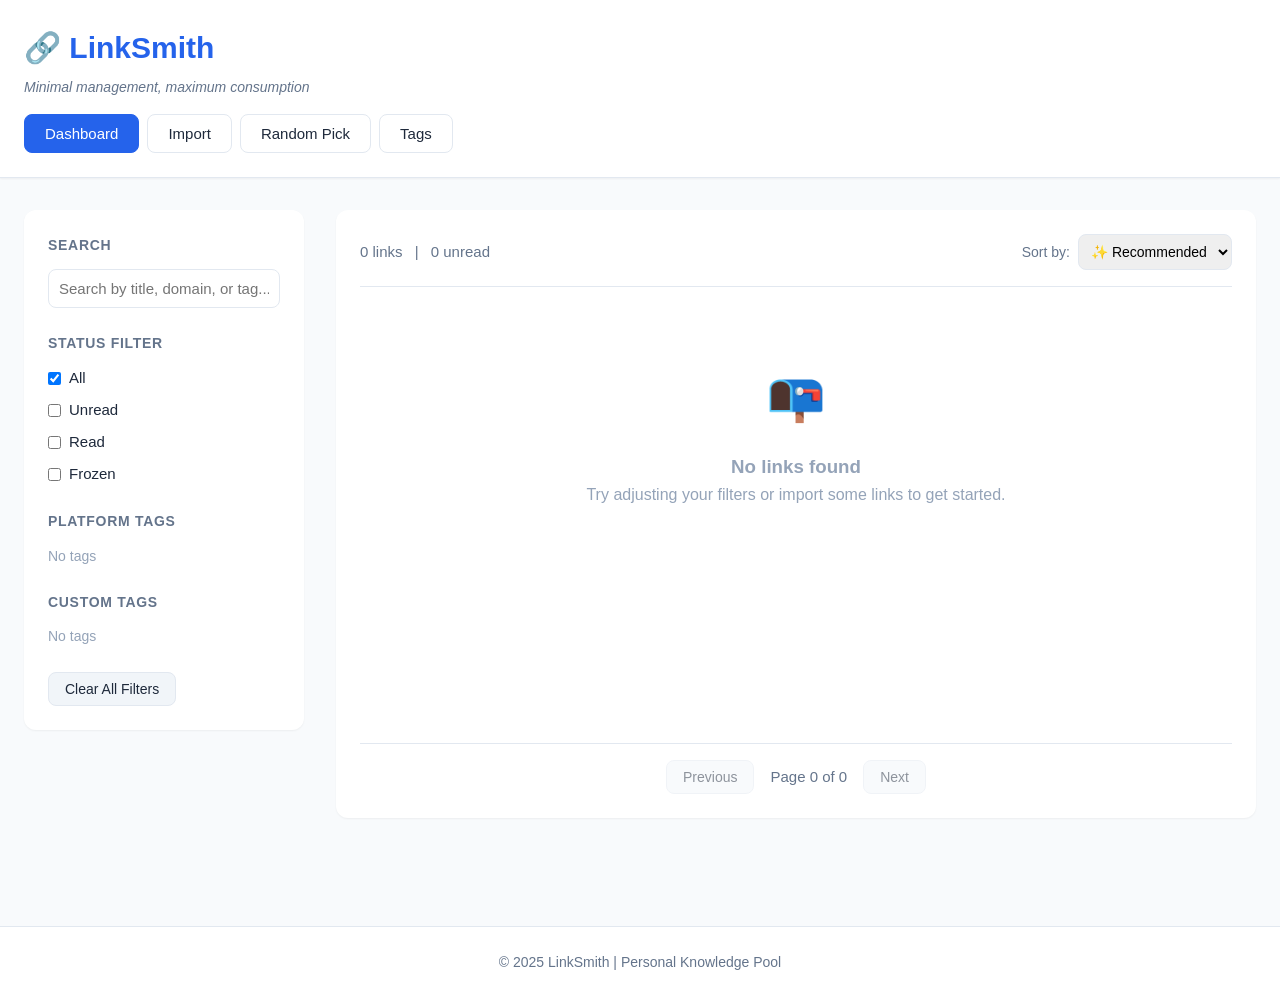
==== commit d09634d2: "Implement comprehensive rating and recommendation system Added intelligent recommendation system wit" ====
--- a/index.html
+++ b/index.html
@@ -80,6 +80,8 @@
                         <div class="sort-controls">
                             <label>Sort by:</label>
                             <select id="sort-select" class="sort-select">
+                                <option value="recommended">✨ Recommended</option>
+                                <option value="highest-rated">⭐ Highest Rated</option>
                                 <option value="newest">Newest First</option>
                                 <option value="oldest">Oldest First</option>
                                 <option value="unread-first">Unread First</option>
--- a/css/styles.css
+++ b/css/styles.css
@@ -779,6 +779,21 @@
     border: 1px solid var(--border-color);
 }
 
+/* Simplified Tag Categories (for Import batch selector) */
+.tag-categories-simple {
+    background-color: var(--bg-primary);
+    border-radius: var(--radius-md);
+    padding: 1.5rem;
+    border: 1px solid var(--border-color);
+}
+
+.tag-categories-simple h4 {
+    font-size: 0.9375rem;
+    font-weight: 600;
+    color: var(--primary-color);
+    margin-bottom: 1rem;
+}
+
 .category-name {
     font-size: 0.9375rem;
     font-weight: 600;
@@ -1252,3 +1267,253 @@
     display: flex;
     gap: 0.5rem;
 }
+
+/* ============================================================
+   Video Embed Styles
+   ============================================================ */
+
+/* Video Embed Container */
+.video-embed-container {
+    position: relative;
+    width: 100%;
+    padding-bottom: 56.25%; /* 16:9 aspect ratio */
+    height: 0;
+    overflow: hidden;
+    border-radius: var(--radius-md);
+    background-color: #000;
+    margin: 1rem 0;
+}
+
+.video-embed-iframe {
+    position: absolute;
+    top: 0;
+    left: 0;
+    width: 100%;
+    height: 100%;
+    border: 0;
+    border-radius: var(--radius-md);
+}
+
+/* Random Picker Video Player */
+.random-video-player {
+    margin: 1.5rem 0;
+}
+
+.random-video-player .video-embed-container {
+    margin: 0;
+}
+
+/* Video Modal */
+.video-modal {
+    display: none;
+    position: fixed;
+    z-index: 10000;
+    left: 0;
+    top: 0;
+    width: 100%;
+    height: 100%;
+    overflow: auto;
+    background-color: rgba(0, 0, 0, 0.8);
+    backdrop-filter: blur(4px);
+}
+
+.video-modal.active {
+    display: flex;
+    align-items: center;
+    justify-content: center;
+}
+
+.video-modal-content {
+    background-color: var(--bg-primary);
+    border-radius: var(--radius-lg);
+    width: 90%;
+    max-width: 1000px;
+    max-height: 90vh;
+    overflow: hidden;
+    box-shadow: 0 20px 60px rgba(0, 0, 0, 0.5);
+    animation: modalSlideIn 0.3s ease-out;
+}
+
+@keyframes modalSlideIn {
+    from {
+        opacity: 0;
+        transform: translateY(-50px);
+    }
+    to {
+        opacity: 1;
+        transform: translateY(0);
+    }
+}
+
+.video-modal-header {
+    display: flex;
+    justify-content: space-between;
+    align-items: center;
+    padding: 1.5rem;
+    border-bottom: 1px solid var(--border-color);
+    background-color: var(--bg-secondary);
+}
+
+.video-modal-title {
+    margin: 0;
+    font-size: 1.25rem;
+    font-weight: 600;
+    color: var(--text-primary);
+}
+
+.video-modal-close {
+    background: none;
+    border: none;
+    font-size: 2rem;
+    line-height: 1;
+    color: var(--text-secondary);
+    cursor: pointer;
+    padding: 0;
+    width: 32px;
+    height: 32px;
+    display: flex;
+    align-items: center;
+    justify-content: center;
+    border-radius: var(--radius-sm);
+    transition: all 0.2s;
+}
+
+.video-modal-close:hover {
+    background-color: var(--bg-tertiary);
+    color: var(--text-primary);
+}
+
+.video-modal-body {
+    padding: 0;
+}
+
+.video-modal-body .video-embed-container {
+    padding-bottom: 56.25%;
+    border-radius: 0;
+    margin: 0;
+}
+
+/* Responsive Design for Video */
+@media (max-width: 768px) {
+    .video-modal-content {
+        width: 95%;
+        max-height: 95vh;
+    }
+
+    .video-modal-header {
+        padding: 1rem;
+    }
+
+    .video-modal-title {
+        font-size: 1rem;
+    }
+
+    .random-video-player {
+        margin: 1rem 0;
+    }
+}
+
+/* ============================================================
+   Rating and Recommendation System
+   ============================================================ */
+
+/* Link Header Layout */
+.link-header {
+    display: flex;
+    justify-content: space-between;
+    align-items: flex-start;
+    gap: 1rem;
+    margin-bottom: 0.75rem;
+}
+
+.link-header-right {
+    display: flex;
+    align-items: center;
+    gap: 0.75rem;
+    flex-shrink: 0;
+}
+
+/* Star Rating */
+.star-rating {
+    display: inline-flex;
+    gap: 0.125rem;
+    cursor: pointer;
+    user-select: none;
+}
+
+.star {
+    font-size: 1.125rem;
+    color: var(--border-color);
+    transition: all 0.2s ease;
+    cursor: pointer;
+}
+
+.star:hover,
+.star.filled {
+    color: #ffd700;
+    text-shadow: 0 0 4px rgba(255, 215, 0, 0.3);
+}
+
+.star-rating:hover .star {
+    color: #e0e0e0;
+}
+
+.star-rating:hover .star:hover,
+.star-rating:hover .star:hover ~ .star {
+    color: #ffd700;
+}
+
+/* Recommendation Badge */
+.recommendation-badge {
+    display: inline-block;
+    padding: 0.25rem 0.5rem;
+    background: linear-gradient(135deg, #667eea 0%, #764ba2 100%);
+    color: white;
+    font-size: 0.75rem;
+    border-radius: var(--radius-sm);
+    font-weight: 600;
+}
+
+/* Rating Stats */
+.rating-stats {
+    display: flex;
+    gap: 0.5rem;
+    align-items: center;
+    font-size: 0.875rem;
+    color: var(--text-secondary);
+}
+
+.view-count::before {
+    content: "👁 ";
+}
+
+.skip-count::before {
+    content: "⏭ ";
+}
+
+/* Sort Controls Enhancement */
+.sort-select option {
+    padding: 0.5rem;
+}
+
+.sort-select option[value="recommended"],
+.sort-select option[value="highest-rated"] {
+    font-weight: 600;
+}
+
+/* Responsive Design for Rating */
+@media (max-width: 768px) {
+    .link-header {
+        flex-direction: column;
+        align-items: flex-start;
+    }
+
+    .link-header-right {
+        width: 100%;
+        justify-content: space-between;
+    }
+
+    .star {
+        font-size: 1rem;
+    }
+}
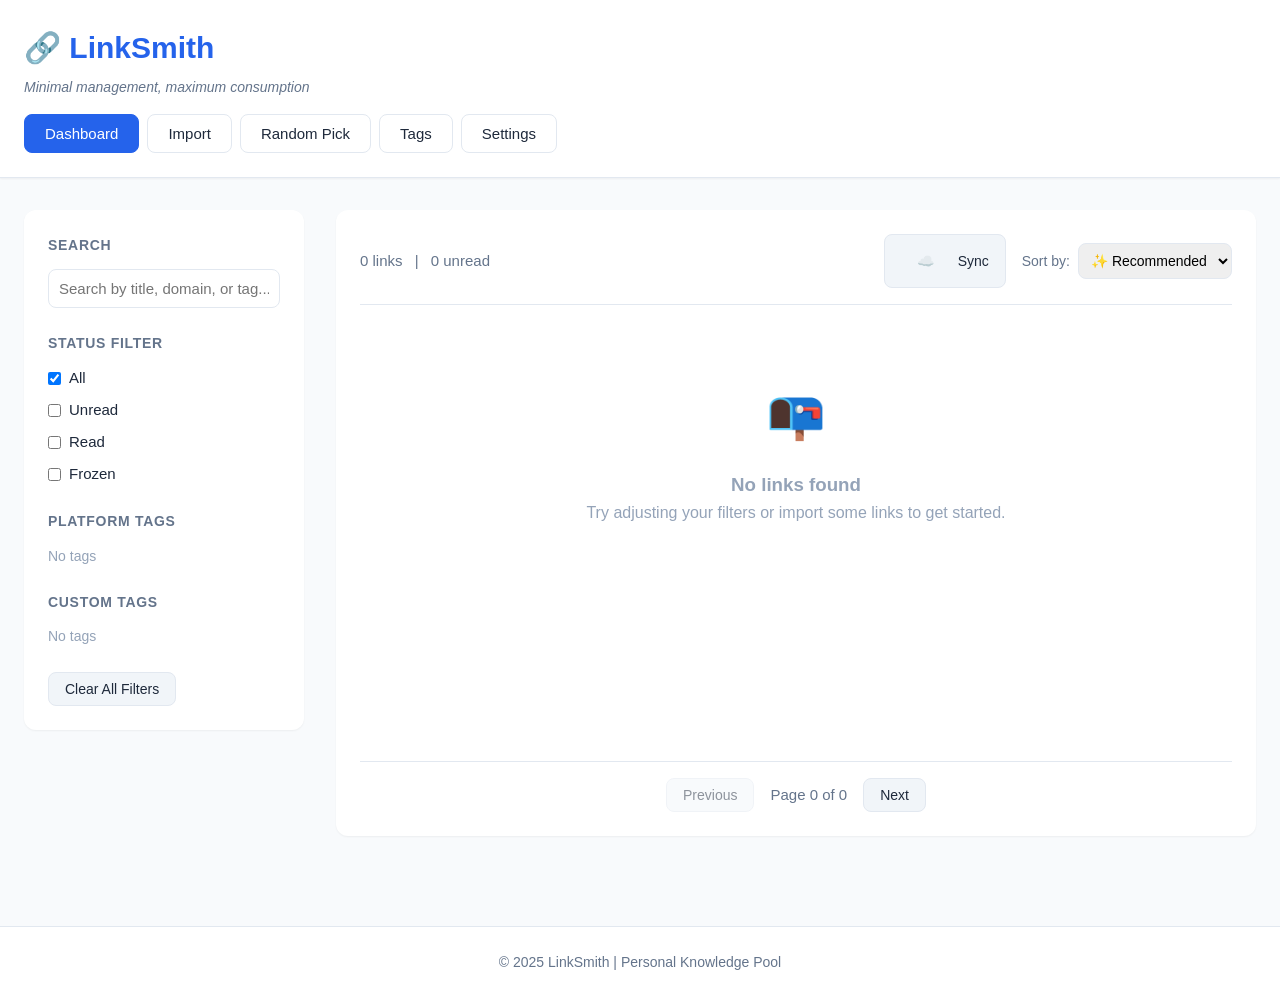
==== commit b951a29b: "Add GitHub Gist synchronization for cross-device data sync This implements a complete GitHub Gist sy" ====
--- a/index.html
+++ b/index.html
@@ -17,6 +17,7 @@
                 <button class="nav-btn" data-view="import">Import</button>
                 <button class="nav-btn" data-view="random">Random Pick</button>
                 <button class="nav-btn" data-view="tags">Tags</button>
+                <button class="nav-btn" data-view="settings">Settings</button>
             </nav>
         </div>
     </header>
@@ -77,15 +78,21 @@
                             <span class="separator">|</span>
                             <span id="unread-count">0</span> unread
                         </div>
-                        <div class="sort-controls">
-                            <label>Sort by:</label>
-                            <select id="sort-select" class="sort-select">
-                                <option value="recommended">✨ Recommended</option>
-                                <option value="highest-rated">⭐ Highest Rated</option>
-                                <option value="newest">Newest First</option>
-                                <option value="oldest">Oldest First</option>
-                                <option value="unread-first">Unread First</option>
-                            </select>
+                        <div class="header-actions">
+                            <button id="dashboard-sync-btn" class="btn btn-secondary btn-icon-text" title="Sync with GitHub Gist">
+                                <span class="btn-icon">☁️</span>
+                                <span class="btn-text">Sync</span>
+                            </button>
+                            <div class="sort-controls">
+                                <label>Sort by:</label>
+                                <select id="sort-select" class="sort-select">
+                                    <option value="recommended">✨ Recommended</option>
+                                    <option value="highest-rated">⭐ Highest Rated</option>
+                                    <option value="newest">Newest First</option>
+                                    <option value="oldest">Oldest First</option>
+                                    <option value="unread-first">Unread First</option>
+                                </select>
+                            </div>
                         </div>
                     </div>
 
@@ -221,6 +228,151 @@
                 </div>
             </div>
         </section>
+
+        <!-- Settings View -->
+        <section id="settings-view" class="view">
+            <div class="container">
+                <div class="settings-container">
+                    <h2>Settings</h2>
+                    <p class="instruction">Configure GitHub Gist synchronization for cross-device access</p>
+
+                    <!-- Sync Status -->
+                    <div class="settings-section">
+                        <h3>Sync Status</h3>
+                        <div id="sync-status" class="sync-status">
+                            <span class="status-indicator status-unconfigured">Not configured</span>
+                            <div id="last-sync-time" class="last-sync"></div>
+                        </div>
+                    </div>
+
+                    <!-- GitHub Gist Configuration -->
+                    <div class="settings-section">
+                        <h3>GitHub Gist Configuration</h3>
+
+                        <div class="form-group">
+                            <label for="github-token">GitHub Personal Access Token</label>
+                            <div class="input-with-button">
+                                <input
+                                    type="password"
+                                    id="github-token"
+                                    class="settings-input"
+                                    placeholder="ghp_xxxxxxxxxxxxxxxxxxxx"
+                                    autocomplete="off"
+                                >
+                                <button id="toggle-token-visibility" class="btn btn-icon" title="Show/Hide token">👁️</button>
+                            </div>
+                            <small class="help-text">Required permissions: gist (Full control of gists)</small>
+                        </div>
+
+                        <div class="form-group">
+                            <label for="gist-id">Gist ID (optional)</label>
+                            <input
+                                type="text"
+                                id="gist-id"
+                                class="settings-input"
+                                placeholder="Leave empty to create new Gist automatically"
+                                autocomplete="off"
+                            >
+                            <small class="help-text">Leave blank to auto-create a new private Gist</small>
+                        </div>
+
+                        <div class="form-actions">
+                            <button id="test-connection-btn" class="btn btn-secondary">Test Connection</button>
+                            <button id="save-settings-btn" class="btn btn-primary">Save Settings</button>
+                        </div>
+
+                        <div id="settings-message" class="settings-message"></div>
+                    </div>
+
+                    <!-- Sync Options -->
+                    <div class="settings-section">
+                        <h3>Sync Options</h3>
+
+                        <div class="form-group">
+                            <label class="checkbox-label">
+                                <input type="checkbox" id="auto-sync-enabled">
+                                <span>Enable auto-sync on page load</span>
+                            </label>
+                            <small class="help-text">Automatically sync data when you open LinkSmith</small>
+                        </div>
+
+                        <div class="form-group">
+                            <label for="sync-interval">Sync interval (minutes)</label>
+                            <select id="sync-interval" class="settings-select">
+                                <option value="0">Manual only</option>
+                                <option value="5">Every 5 minutes</option>
+                                <option value="15" selected>Every 15 minutes</option>
+                                <option value="30">Every 30 minutes</option>
+                                <option value="60">Every 60 minutes</option>
+                            </select>
+                        </div>
+                    </div>
+
+                    <!-- Manual Sync Actions -->
+                    <div class="settings-section">
+                        <h3>Manual Sync</h3>
+                        <div class="sync-actions">
+                            <button id="sync-now-btn" class="btn btn-primary" disabled>
+                                <span class="btn-icon">☁️</span> Sync Now
+                            </button>
+                            <button id="force-upload-btn" class="btn btn-secondary" disabled>
+                                <span class="btn-icon">⬆️</span> Force Upload to Gist
+                            </button>
+                            <button id="force-download-btn" class="btn btn-secondary" disabled>
+                                <span class="btn-icon">⬇️</span> Force Download from Gist
+                            </button>
+                        </div>
+                        <div id="sync-result" class="sync-result"></div>
+                    </div>
+
+                    <!-- Help and Documentation -->
+                    <div class="settings-section">
+                        <h3>Setup Guide</h3>
+                        <details class="help-details">
+                            <summary>How to create a GitHub Personal Access Token</summary>
+                            <div class="help-content">
+                                <ol>
+                                    <li>Go to <a href="https://github.com/settings/tokens" target="_blank">GitHub Settings → Developer settings → Personal access tokens</a></li>
+                                    <li>Click "Generate new token" → "Generate new token (classic)"</li>
+                                    <li>Give it a descriptive name (e.g., "LinkSmith Sync")</li>
+                                    <li>Select expiration: "No expiration" or choose your preference</li>
+                                    <li>Select scopes: Check <strong>gist</strong> (Full control of gists)</li>
+                                    <li>Click "Generate token" at the bottom</li>
+                                    <li>Copy the token immediately (you won't be able to see it again)</li>
+                                    <li>Paste it in the "GitHub Personal Access Token" field above</li>
+                                </ol>
+                                <p><strong>Security:</strong> Your token is stored locally in your browser and never sent to any third party.</p>
+                            </div>
+                        </details>
+
+                        <details class="help-details">
+                            <summary>How does Gist sync work?</summary>
+                            <div class="help-content">
+                                <p>GitHub Gist provides free cloud storage for your LinkSmith data:</p>
+                                <ul>
+                                    <li><strong>FREE:</strong> No cost, 5000 API requests/hour</li>
+                                    <li><strong>Private:</strong> Your Gist can be private (only you can see it)</li>
+                                    <li><strong>Cross-device:</strong> Access your links from any device with a browser</li>
+                                    <li><strong>Automatic merging:</strong> Intelligently merges data from multiple devices</li>
+                                    <li><strong>Size limit:</strong> 10MB per Gist (enough for ~10,000 links)</li>
+                                </ul>
+                                <p><strong>Data flow:</strong> Your browser ↔ GitHub Gist ↔ Other devices</p>
+                            </div>
+                        </details>
+                    </div>
+
+                    <!-- Danger Zone -->
+                    <div class="settings-section danger-zone">
+                        <h3>Danger Zone</h3>
+                        <div class="danger-actions">
+                            <button id="clear-settings-btn" class="btn btn-danger">Clear All Settings</button>
+                            <button id="delete-gist-btn" class="btn btn-danger" disabled>Delete Remote Gist</button>
+                        </div>
+                        <small class="help-text">These actions cannot be undone. Use with caution.</small>
+                    </div>
+                </div>
+            </div>
+        </section>
     </main>
 
     <!-- Footer -->
--- a/css/styles.css
+++ b/css/styles.css
@@ -248,6 +248,26 @@
 
 .separator {
     margin: 0 0.5rem;
+}
+
+.header-actions {
+    display: flex;
+    align-items: center;
+    gap: 1rem;
+}
+
+.btn-icon-text {
+    display: inline-flex;
+    align-items: center;
+    gap: 0.375rem;
+}
+
+.btn-icon-text .btn-icon {
+    margin-right: 0;
+}
+
+.btn-icon-text .btn-text {
+    font-size: 0.875rem;
 }
 
 .sort-controls {
@@ -1517,3 +1537,376 @@
         font-size: 1rem;
     }
 }
+
+/* ===========================
+   Settings Page
+   =========================== */
+.settings-container {
+    max-width: 800px;
+    margin: 0 auto;
+    padding: 2rem 0;
+}
+
+.settings-container h2 {
+    font-size: 2rem;
+    margin-bottom: 0.5rem;
+    color: var(--text-primary);
+}
+
+.settings-container .instruction {
+    color: var(--text-secondary);
+    margin-bottom: 2rem;
+}
+
+.settings-section {
+    background-color: var(--bg-primary);
+    border: 1px solid var(--border-color);
+    border-radius: var(--radius-lg);
+    padding: 1.5rem;
+    margin-bottom: 1.5rem;
+}
+
+.settings-section h3 {
+    font-size: 1.25rem;
+    margin-bottom: 1rem;
+    color: var(--text-primary);
+}
+
+/* Sync Status */
+.sync-status {
+    display: flex;
+    flex-direction: column;
+    gap: 0.75rem;
+}
+
+.status-indicator {
+    display: inline-flex;
+    align-items: center;
+    gap: 0.5rem;
+    padding: 0.5rem 1rem;
+    border-radius: var(--radius-md);
+    font-weight: 500;
+    font-size: 0.875rem;
+}
+
+.status-indicator::before {
+    content: '';
+    width: 8px;
+    height: 8px;
+    border-radius: 50%;
+}
+
+.status-unconfigured {
+    background-color: #fef3c7;
+    color: #92400e;
+}
+
+.status-unconfigured::before {
+    background-color: #f59e0b;
+}
+
+.status-configured {
+    background-color: #d1fae5;
+    color: #065f46;
+}
+
+.status-configured::before {
+    background-color: #10b981;
+}
+
+.status-syncing {
+    background-color: #dbeafe;
+    color: #1e40af;
+}
+
+.status-syncing::before {
+    background-color: #3b82f6;
+    animation: pulse 1.5s infinite;
+}
+
+.status-error {
+    background-color: #fee2e2;
+    color: #991b1b;
+}
+
+.status-error::before {
+    background-color: #ef4444;
+}
+
+@keyframes pulse {
+    0%, 100% {
+        opacity: 1;
+    }
+    50% {
+        opacity: 0.5;
+    }
+}
+
+.last-sync {
+    color: var(--text-secondary);
+    font-size: 0.875rem;
+}
+
+/* Form Groups */
+.form-group {
+    margin-bottom: 1.5rem;
+}
+
+.form-group:last-child {
+    margin-bottom: 0;
+}
+
+.form-group label {
+    display: block;
+    font-weight: 500;
+    margin-bottom: 0.5rem;
+    color: var(--text-primary);
+}
+
+.settings-input,
+.settings-select {
+    width: 100%;
+    padding: 0.625rem 0.875rem;
+    border: 1px solid var(--border-color);
+    border-radius: var(--radius-md);
+    font-size: 0.9375rem;
+    color: var(--text-primary);
+    background-color: var(--bg-primary);
+    transition: border-color 0.2s, box-shadow 0.2s;
+}
+
+.settings-input:focus,
+.settings-select:focus {
+    outline: none;
+    border-color: var(--primary-color);
+    box-shadow: 0 0 0 3px rgba(37, 99, 235, 0.1);
+}
+
+.settings-input::placeholder {
+    color: var(--text-muted);
+}
+
+.input-with-button {
+    display: flex;
+    gap: 0.5rem;
+}
+
+.input-with-button .settings-input {
+    flex: 1;
+}
+
+.btn-icon {
+    padding: 0.625rem 1rem;
+    min-width: auto;
+}
+
+.help-text {
+    display: block;
+    margin-top: 0.375rem;
+    font-size: 0.875rem;
+    color: var(--text-secondary);
+}
+
+.checkbox-label {
+    display: flex;
+    align-items: center;
+    gap: 0.625rem;
+    cursor: pointer;
+    font-weight: normal;
+}
+
+.checkbox-label input[type="checkbox"] {
+    width: 1.125rem;
+    height: 1.125rem;
+    cursor: pointer;
+}
+
+/* Form Actions */
+.form-actions {
+    display: flex;
+    gap: 0.75rem;
+    margin-top: 1.5rem;
+}
+
+.settings-message {
+    margin-top: 1rem;
+    padding: 0.75rem 1rem;
+    border-radius: var(--radius-md);
+    font-size: 0.875rem;
+    display: none;
+}
+
+.settings-message.success {
+    display: block;
+    background-color: #d1fae5;
+    color: #065f46;
+    border: 1px solid #10b981;
+}
+
+.settings-message.error {
+    display: block;
+    background-color: #fee2e2;
+    color: #991b1b;
+    border: 1px solid #ef4444;
+}
+
+.settings-message.info {
+    display: block;
+    background-color: #dbeafe;
+    color: #1e40af;
+    border: 1px solid #3b82f6;
+}
+
+/* Sync Actions */
+.sync-actions {
+    display: flex;
+    flex-wrap: wrap;
+    gap: 0.75rem;
+    margin-bottom: 1rem;
+}
+
+.btn-icon {
+    margin-right: 0.375rem;
+}
+
+.sync-result {
+    margin-top: 1rem;
+    padding: 0.75rem 1rem;
+    border-radius: var(--radius-md);
+    font-size: 0.875rem;
+    display: none;
+}
+
+.sync-result.success {
+    display: block;
+    background-color: #d1fae5;
+    color: #065f46;
+    border: 1px solid #10b981;
+}
+
+.sync-result.error {
+    display: block;
+    background-color: #fee2e2;
+    color: #991b1b;
+    border: 1px solid #ef4444;
+}
+
+.sync-result.info {
+    display: block;
+    background-color: #dbeafe;
+    color: #1e40af;
+    border: 1px solid #3b82f6;
+}
+
+/* Help Details */
+.help-details {
+    background-color: var(--bg-secondary);
+    border: 1px solid var(--border-color);
+    border-radius: var(--radius-md);
+    padding: 1rem;
+    margin-bottom: 1rem;
+}
+
+.help-details:last-child {
+    margin-bottom: 0;
+}
+
+.help-details summary {
+    cursor: pointer;
+    font-weight: 500;
+    color: var(--primary-color);
+    user-select: none;
+}
+
+.help-details summary:hover {
+    color: var(--primary-hover);
+}
+
+.help-content {
+    margin-top: 1rem;
+    color: var(--text-primary);
+}
+
+.help-content ol,
+.help-content ul {
+    margin-left: 1.5rem;
+    margin-top: 0.5rem;
+    margin-bottom: 0.5rem;
+}
+
+.help-content li {
+    margin-bottom: 0.5rem;
+}
+
+.help-content a {
+    color: var(--primary-color);
+    text-decoration: underline;
+}
+
+.help-content a:hover {
+    color: var(--primary-hover);
+}
+
+.help-content strong {
+    color: var(--text-primary);
+    font-weight: 600;
+}
+
+/* Danger Zone */
+.danger-zone {
+    border-color: var(--danger-color);
+    background-color: #fef2f2;
+}
+
+.danger-zone h3 {
+    color: var(--danger-color);
+}
+
+.danger-actions {
+    display: flex;
+    flex-wrap: wrap;
+    gap: 0.75rem;
+    margin-bottom: 0.75rem;
+}
+
+.btn-danger {
+    background-color: var(--danger-color);
+    color: white;
+    border: none;
+}
+
+.btn-danger:hover:not(:disabled) {
+    background-color: #dc2626;
+}
+
+.btn-danger:disabled {
+    background-color: var(--text-muted);
+    cursor: not-allowed;
+}
+
+/* Responsive Design */
+@media (max-width: 768px) {
+    .settings-container {
+        padding: 1rem 0;
+    }
+
+    .form-actions,
+    .sync-actions,
+    .danger-actions {
+        flex-direction: column;
+    }
+
+    .form-actions .btn,
+    .sync-actions .btn,
+    .danger-actions .btn {
+        width: 100%;
+    }
+
+    .input-with-button {
+        flex-direction: column;
+    }
+
+    .input-with-button .btn-icon {
+        width: 100%;
+    }
+}
